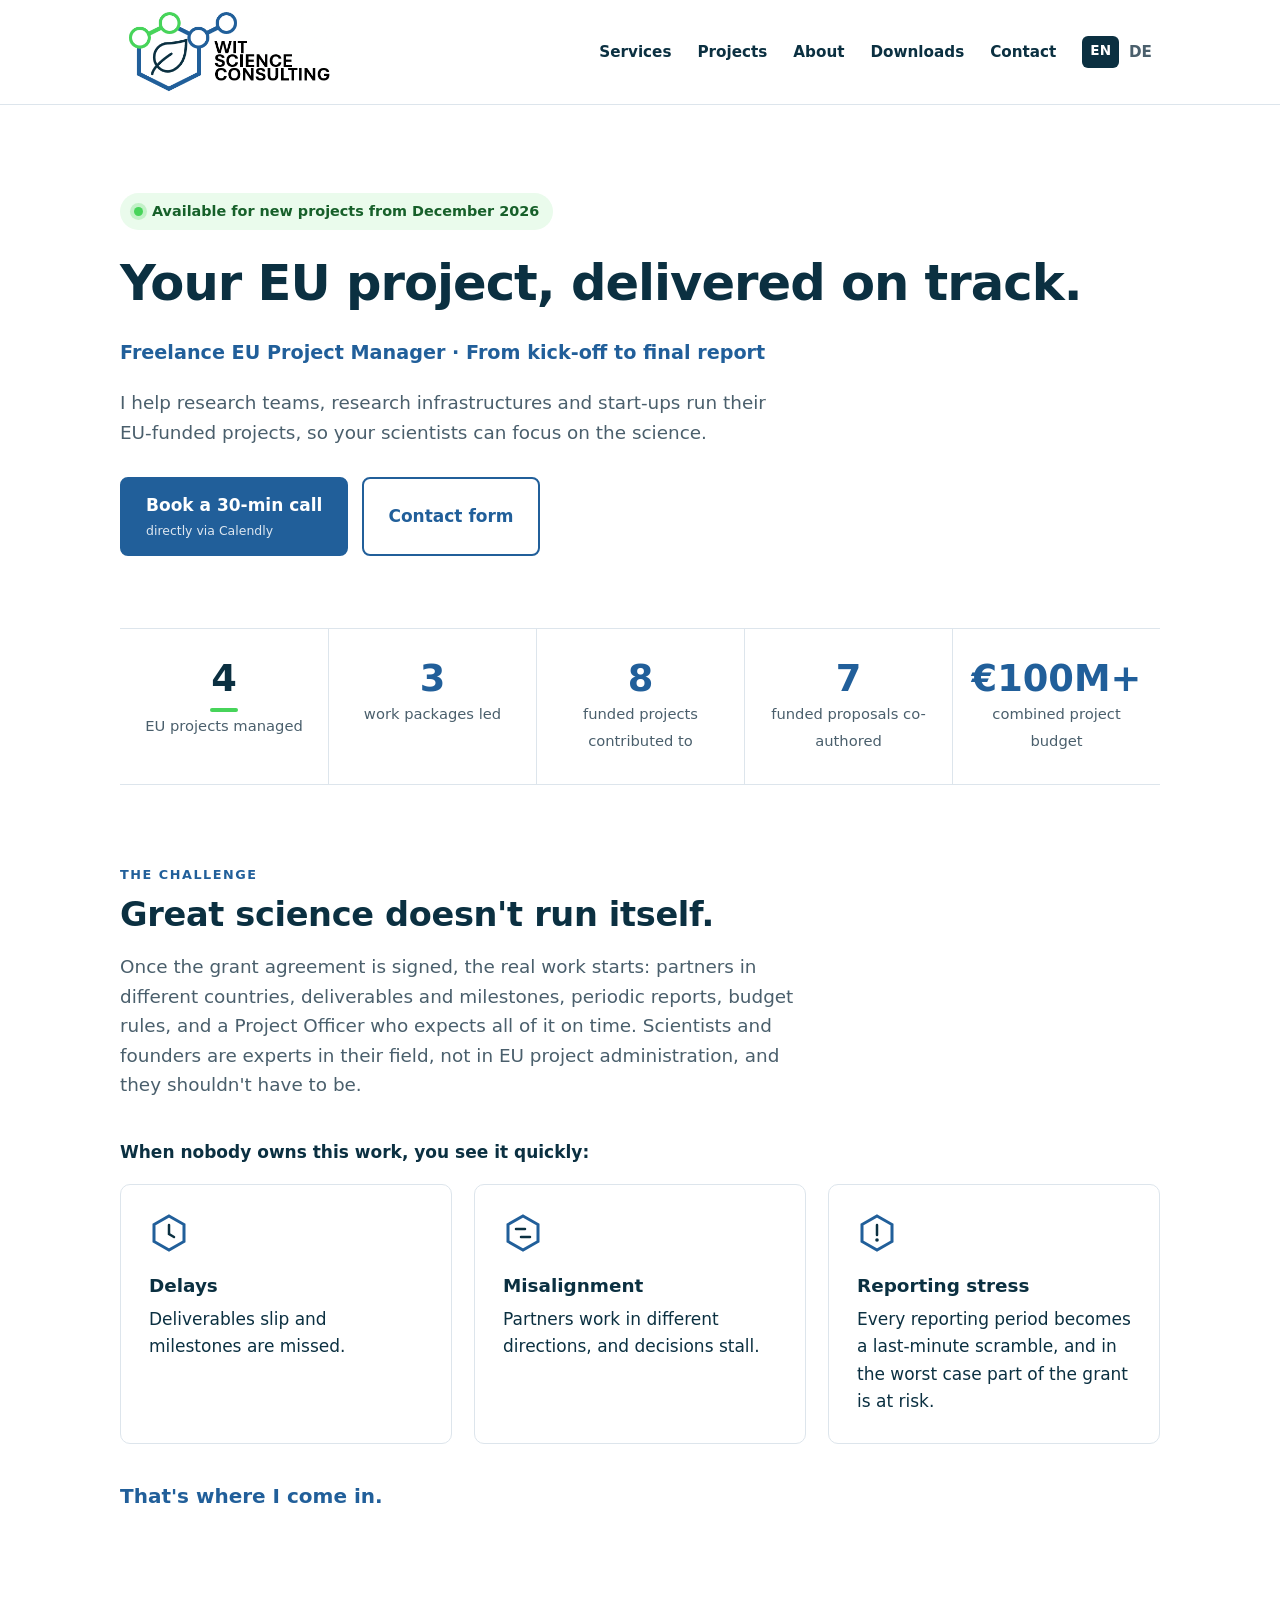
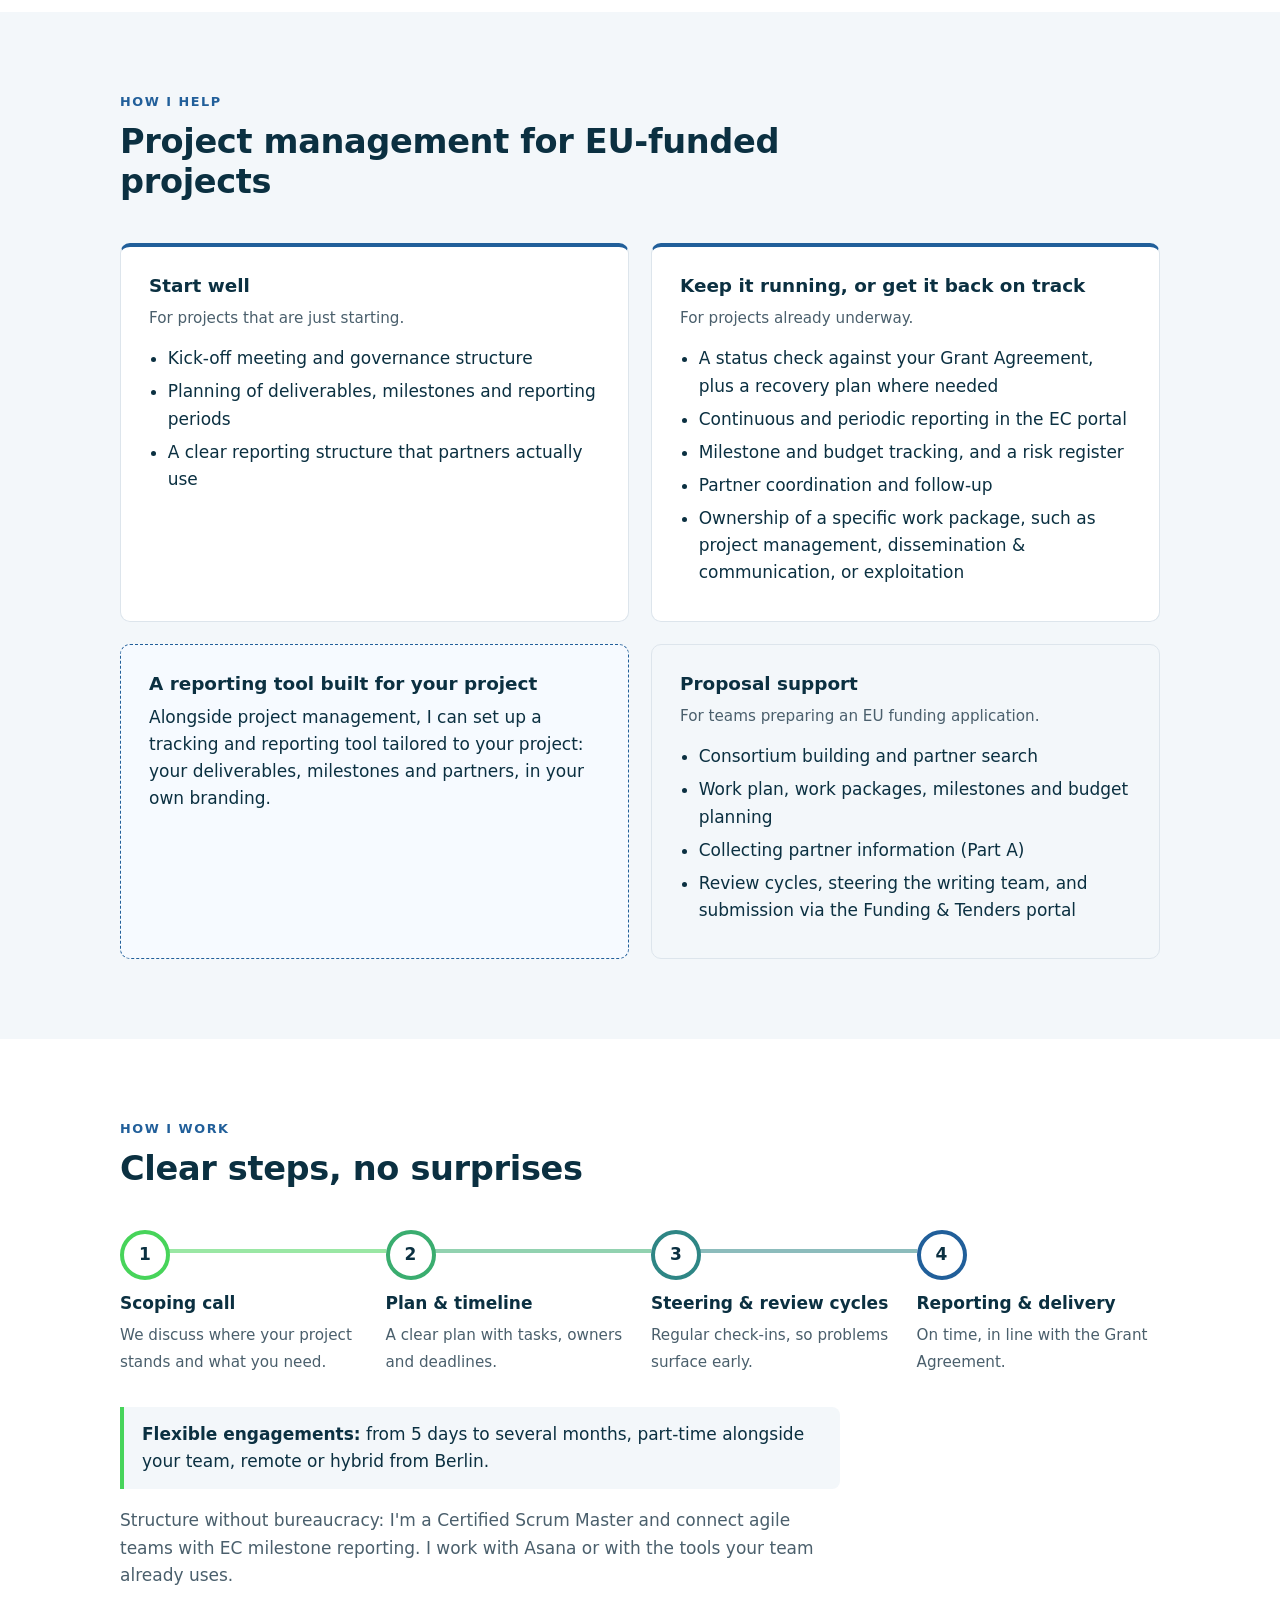
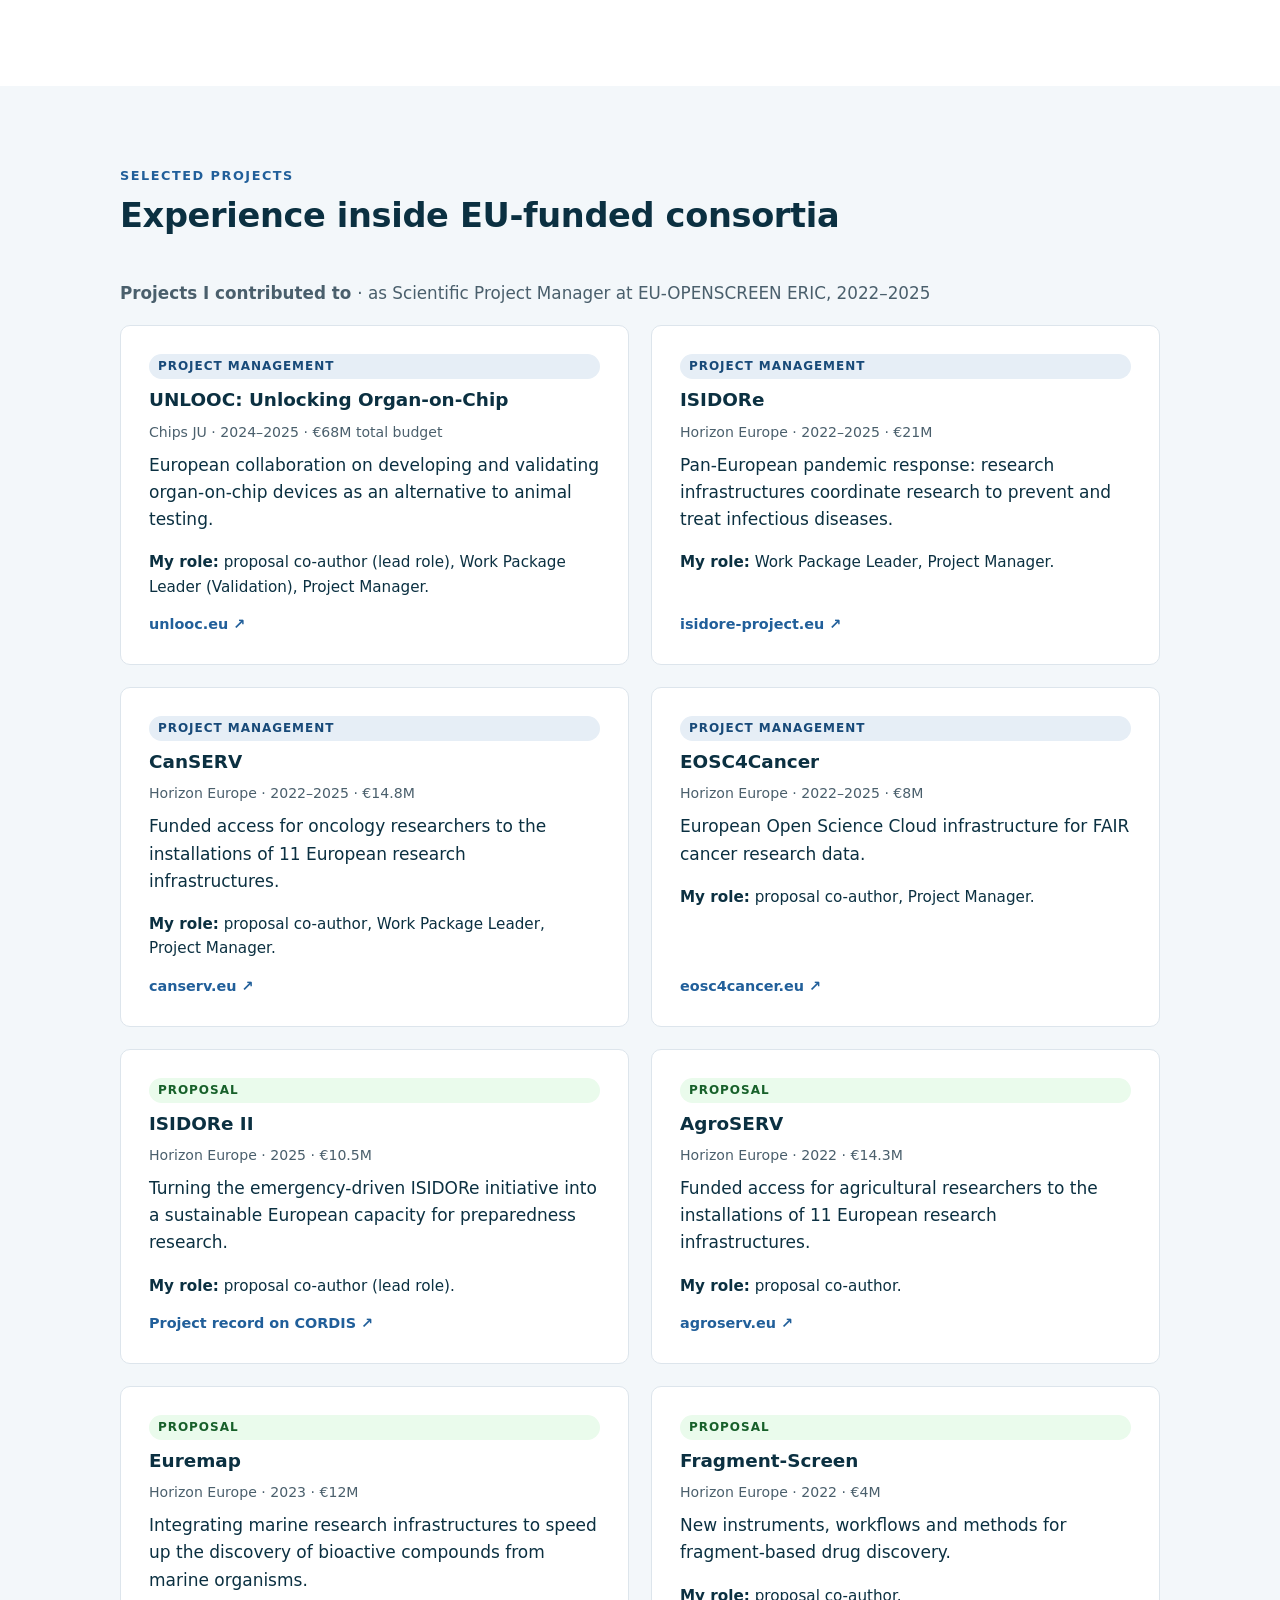
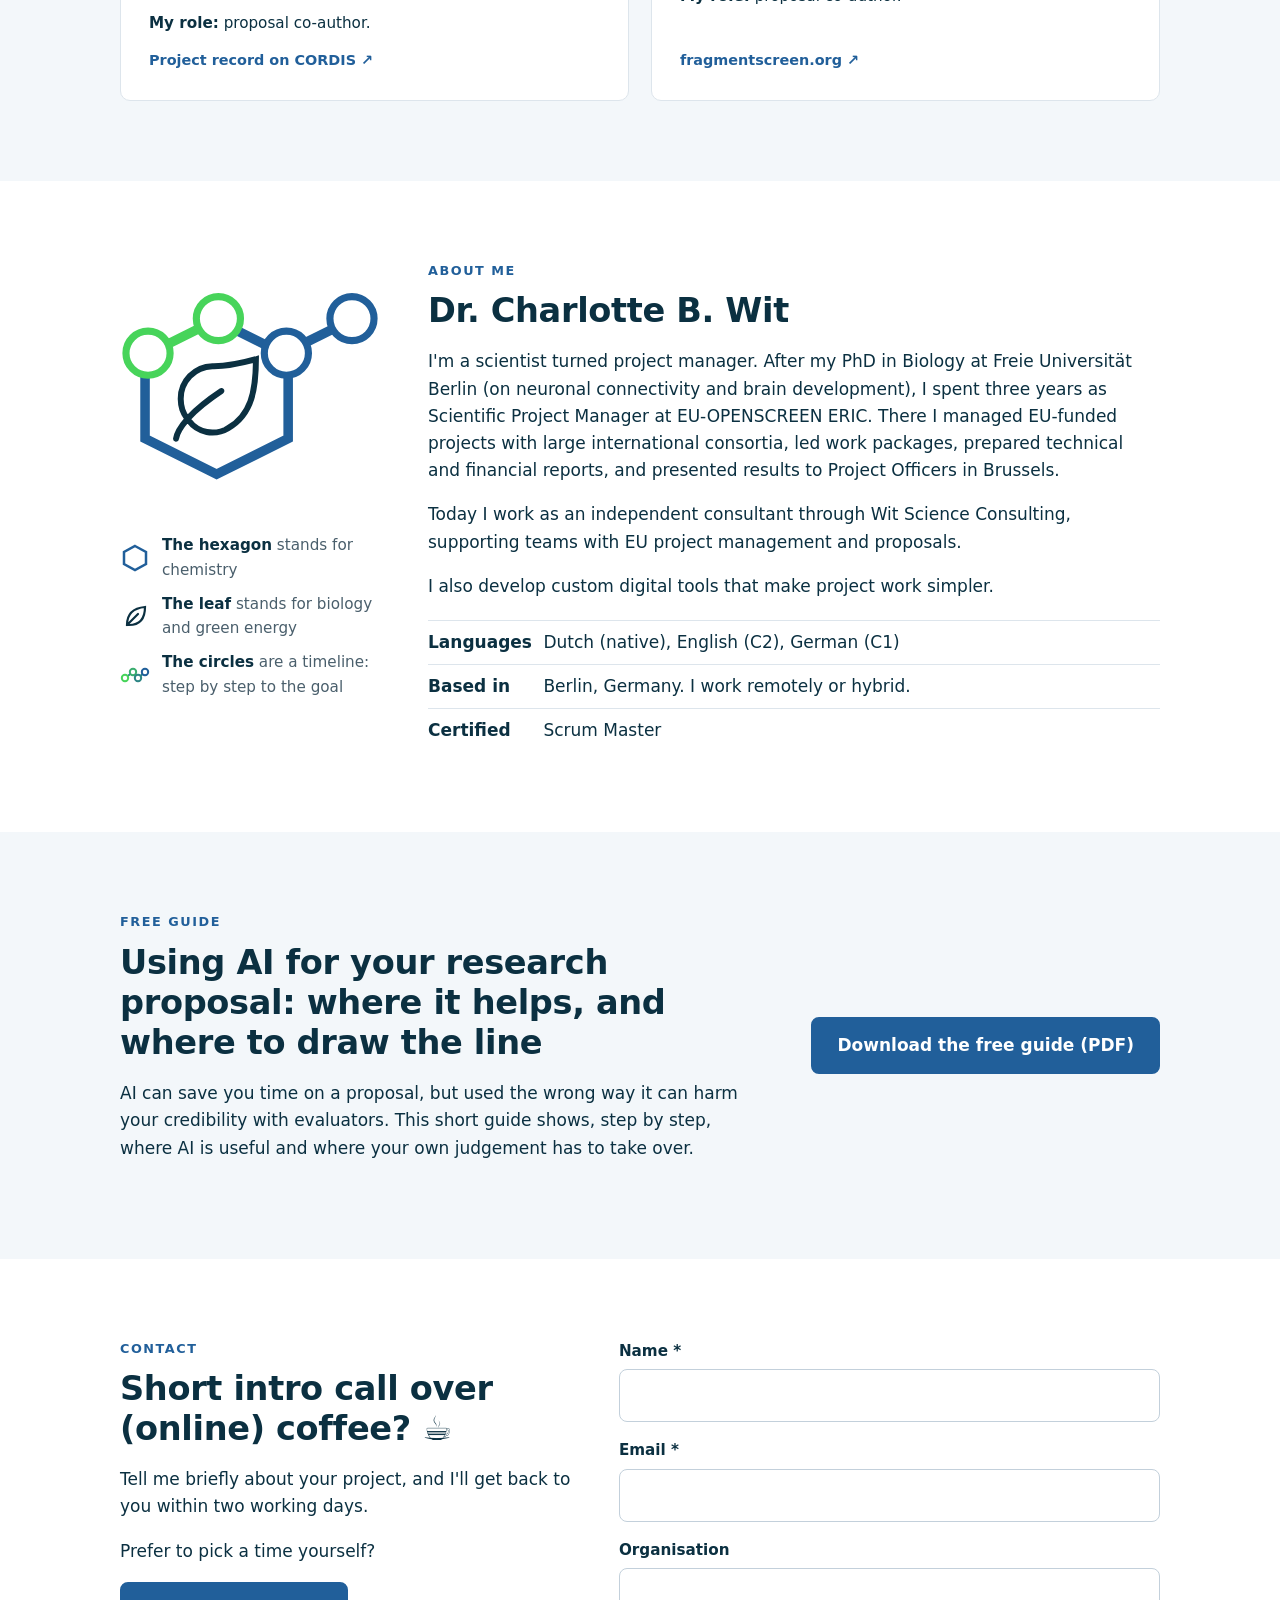
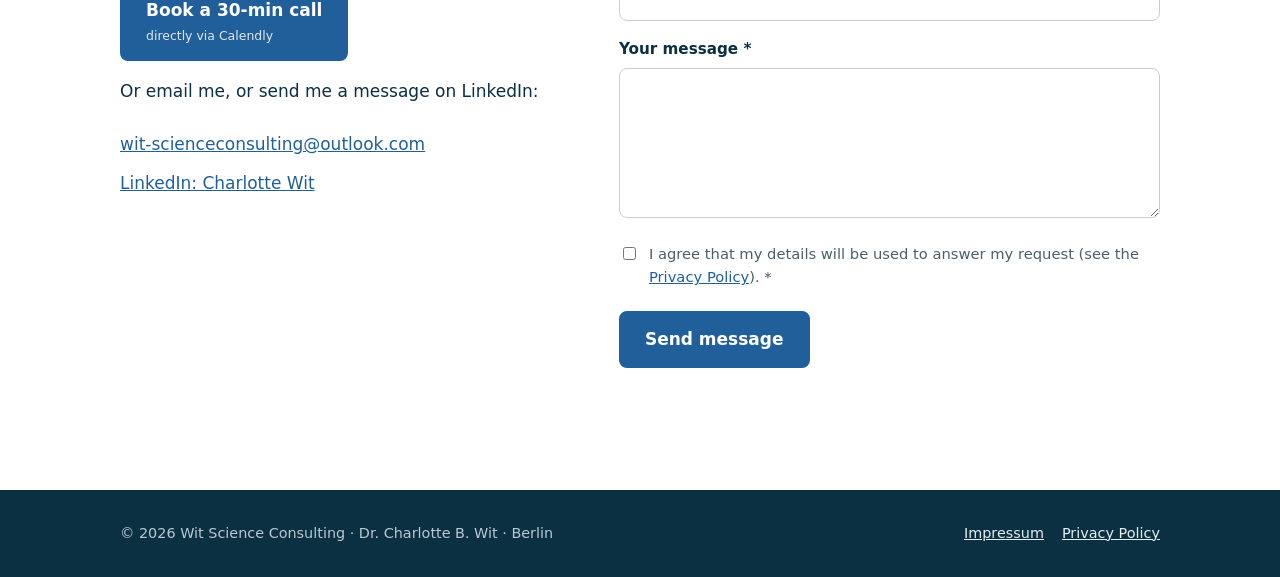
==== index.html @ d2b99e01 "Wit Science Consulting website: first version English and German pages, Impressum, privacy policy, A" ====
<!doctype html>
<html lang="en">
<head>
  <meta charset="utf-8">
  <meta name="viewport" content="width=device-width, initial-scale=1">
  <title>Wit Science Consulting · Freelance EU Project Manager</title>
  <meta name="description" content="Dr. Charlotte B. Wit, freelance EU project manager in Berlin. I help research teams, research infrastructures and start-ups run their EU-funded projects, from proposal to final report.">
  <link rel="icon" type="image/png" href="assets/logo-icon.png">
  <link rel="alternate" hreflang="en" href="index.html">
  <link rel="alternate" hreflang="de" href="de/index.html">
  <link rel="stylesheet" href="assets/styles.css?v=4">
</head>
<body>

<header class="site-header">
  <div class="wrap">
    <a class="brand" href="#top" aria-label="Wit Science Consulting, home">
      <img src="assets/logo.png" alt="Wit Science Consulting" width="125" height="48">
    </a>
    <button class="menu-toggle" aria-expanded="false" aria-controls="nav">Menu</button>
    <nav class="nav" id="nav">
      <a href="#services">Services</a>
      <a href="#projects">Projects</a>
      <a href="#about">About</a>
      <a href="#downloads">Downloads</a>
      <a href="#contact">Contact</a>
      <div class="lang" aria-label="Language">
        <span aria-current="true">EN</span><a href="de/index.html" hreflang="de" lang="de">DE</a>
      </div>
    </nav>
  </div>
</header>

<main id="top">

  <!-- 1. Hero -->
  <section class="hero">
    <div class="wrap">
      <div>
        <div class="badge">Available for new projects from December 2026</div>
        <h1>Your EU project, delivered on track.</h1>
        <p class="tagline">Freelance EU Project Manager · From kick-off to final report</p>
        <p class="lead">I help research teams, research infrastructures and start-ups run their EU-funded projects, so your scientists can focus on the science.</p>
        <div class="actions">
          <a class="btn" href="https://calendly.com/wit-scienceconsulting/30min" target="_blank" rel="noopener">Book a 30-min call<small>directly via Calendly</small></a>
          <a class="btn ghost" href="#contact">Contact form</a>
        </div>
      </div>
    </div>
  </section>

  <!-- 2. Numbers -->
  <section class="numbers" aria-label="Track record">
    <div class="wrap">
      <div class="grid">
        <div class="stat primary"><strong>4</strong><span>EU projects managed</span></div>
        <div class="stat"><strong>3</strong><span>work packages led</span></div>
        <div class="stat"><strong>8</strong><span>funded projects contributed to</span></div>
        <div class="stat"><strong>7</strong><span>funded proposals co-authored</span></div>
        <div class="stat"><strong>€100M+</strong><span>combined project budget</span></div>
      </div>
    </div>
  </section>

  <!-- 3. Problem -->
  <section>
    <div class="wrap">
      <div class="section-head">
        <p class="eyebrow">The challenge</p>
        <h2>Great science doesn't run itself.</h2>
        <p class="lead">Once the grant agreement is signed, the real work starts: partners in different countries, deliverables and milestones, periodic reports, budget rules, and a Project Officer who expects all of it on time. Scientists and founders are experts in their field, not in EU project administration, and they shouldn't have to be.</p>
      </div>
      <p><b>When nobody owns this work, you see it quickly:</b></p>
      <div class="cards three">
        <div class="card">
          <svg class="hex" viewBox="0 0 40 40" aria-hidden="true"><path d="M20 3 35 11.5v17L20 37 5 28.5v-17Z" fill="none" stroke="#215f9a" stroke-width="3"/><path d="M20 12v9l5 3" fill="none" stroke="#0b3041" stroke-width="2.5" stroke-linecap="round"/></svg>
          <h3>Delays</h3>
          <p>Deliverables slip and milestones are missed.</p>
        </div>
        <div class="card">
          <svg class="hex" viewBox="0 0 40 40" aria-hidden="true"><path d="M20 3 35 11.5v17L20 37 5 28.5v-17Z" fill="none" stroke="#215f9a" stroke-width="3"/><path d="M13 16h9M18 24h9" stroke="#0b3041" stroke-width="2.5" stroke-linecap="round"/></svg>
          <h3>Misalignment</h3>
          <p>Partners work in different directions, and decisions stall.</p>
        </div>
        <div class="card">
          <svg class="hex" viewBox="0 0 40 40" aria-hidden="true"><path d="M20 3 35 11.5v17L20 37 5 28.5v-17Z" fill="none" stroke="#215f9a" stroke-width="3"/><path d="M20 12v10" stroke="#0b3041" stroke-width="2.5" stroke-linecap="round"/><circle cx="20" cy="27" r="1.8" fill="#0b3041"/></svg>
          <h3>Reporting stress</h3>
          <p>Every reporting period becomes a last-minute scramble, and in the worst case part of the grant is at risk.</p>
        </div>
      </div>
      <p class="problem-close">That's where I come in.</p>
    </div>
  </section>

  <!-- 4. Services -->
  <section class="tint" id="services">
    <div class="wrap">
      <div class="section-head">
        <p class="eyebrow">How I help</p>
        <h2>Project management for EU-funded projects</h2>
      </div>
      <div class="cards two">
        <div class="card feature">
          <h3>Start well</h3>
          <p class="for">For projects that are just starting.</p>
          <ul>
            <li>Kick-off meeting and governance structure</li>
            <li>Planning of deliverables, milestones and reporting periods</li>
            <li>A clear reporting structure that partners actually use</li>
          </ul>
        </div>
        <div class="card feature">
          <h3>Keep it running, or get it back on track</h3>
          <p class="for">For projects already underway.</p>
          <ul>
            <li>A status check against your Grant Agreement, plus a recovery plan where needed</li>
            <li>Continuous and periodic reporting in the EC portal</li>
            <li>Milestone and budget tracking, and a risk register</li>
            <li>Partner coordination and follow-up</li>
            <li>Ownership of a specific work package, such as project management, dissemination &amp; communication, or exploitation</li>
          </ul>
        </div>
        <div class="card tool">
          <h3>A reporting tool built for your project</h3>
          <p>Alongside project management, I can set up a tracking and reporting tool tailored to your project: your deliverables, milestones and partners, in your own branding.</p>
        </div>
        <div class="card secondary">
          <h3>Proposal support</h3>
          <p class="for">For teams preparing an EU funding application.</p>
          <ul>
            <li>Consortium building and partner search</li>
            <li>Work plan, work packages, milestones and budget planning</li>
            <li>Collecting partner information (Part A)</li>
            <li>Review cycles, steering the writing team, and submission via the Funding &amp; Tenders portal</li>
          </ul>
        </div>
      </div>
    </div>
  </section>

  <!-- 5. How I work -->
  <section>
    <div class="wrap">
      <div class="section-head">
        <p class="eyebrow">How I work</p>
        <h2>Clear steps, no surprises</h2>
      </div>
      <ol class="steps">
        <li><strong>Scoping call</strong><span>We discuss where your project stands and what you need.</span></li>
        <li><strong>Plan &amp; timeline</strong><span>A clear plan with tasks, owners and deadlines.</span></li>
        <li><strong>Steering &amp; review cycles</strong><span>Regular check-ins, so problems surface early.</span></li>
        <li><strong>Reporting &amp; delivery</strong><span>On time, in line with the Grant Agreement.</span></li>
      </ol>
      <p class="terms"><b>Flexible engagements:</b> from 5 days to several months, part-time alongside your team, remote or hybrid from Berlin.</p>
      <p class="note">Structure without bureaucracy: I'm a Certified Scrum Master and connect agile teams with EC milestone reporting. I work with Asana or with the tools your team already uses.</p>
    </div>
  </section>

  <!-- 6. Projects -->
  <section class="tint" id="projects">
    <div class="wrap">
      <div class="section-head">
        <p class="eyebrow">Selected projects</p>
        <h2>Experience inside EU-funded consortia</h2>
      </div>

      <p class="subhead">Projects I contributed to <span style="font-weight:400">· as Scientific Project Manager at EU-OPENSCREEN ERIC, 2022–2025</span></p>
      <div class="cards two">
        <div class="card project">
          <span class="tag pm">Project management</span>
          <h3>UNLOOC: Unlocking Organ-on-Chip</h3>
          <p class="meta">Chips JU · 2024–2025 · €68M total budget</p>
          <p>European collaboration on developing and validating organ-on-chip devices as an alternative to animal testing.</p>
          <p class="role"><b>My role:</b> proposal co-author (lead role), Work Package Leader (Validation), Project Manager.</p>
          <p class="site"><a href="https://www.unlooc.eu" target="_blank" rel="noopener">unlooc.eu ↗</a></p>
        </div>
        <div class="card project">
          <span class="tag pm">Project management</span>
          <h3>ISIDORe</h3>
          <p class="meta">Horizon Europe · 2022–2025 · €21M</p>
          <p>Pan-European pandemic response: research infrastructures coordinate research to prevent and treat infectious diseases.</p>
          <p class="role"><b>My role:</b> Work Package Leader, Project Manager.</p>
          <p class="site"><a href="https://isidore-project.eu" target="_blank" rel="noopener">isidore-project.eu ↗</a></p>
        </div>
        <div class="card project">
          <span class="tag pm">Project management</span>
          <h3>CanSERV</h3>
          <p class="meta">Horizon Europe · 2022–2025 · €14.8M</p>
          <p>Funded access for oncology researchers to the installations of 11 European research infrastructures.</p>
          <p class="role"><b>My role:</b> proposal co-author, Work Package Leader, Project Manager.</p>
          <p class="site"><a href="https://www.canserv.eu" target="_blank" rel="noopener">canserv.eu ↗</a></p>
        </div>
        <div class="card project">
          <span class="tag pm">Project management</span>
          <h3>EOSC4Cancer</h3>
          <p class="meta">Horizon Europe · 2022–2025 · €8M</p>
          <p>European Open Science Cloud infrastructure for FAIR cancer research data.</p>
          <p class="role"><b>My role:</b> proposal co-author, Project Manager.</p>
          <p class="site"><a href="https://eosc4cancer.eu" target="_blank" rel="noopener">eosc4cancer.eu ↗</a></p>
        </div>
        <div class="card project">
          <span class="tag">Proposal</span>
          <h3>ISIDORe II</h3>
          <p class="meta">Horizon Europe · 2025 · €10.5M</p>
          <p>Turning the emergency-driven ISIDORe initiative into a sustainable European capacity for preparedness research.</p>
          <p class="role"><b>My role:</b> proposal co-author (lead role).</p>
          <p class="site"><a href="https://cordis.europa.eu/project/id/101293306" target="_blank" rel="noopener">Project record on CORDIS ↗</a></p>
        </div>
        <div class="card project">
          <span class="tag">Proposal</span>
          <h3>AgroSERV</h3>
          <p class="meta">Horizon Europe · 2022 · €14.3M</p>
          <p>Funded access for agricultural researchers to the installations of 11 European research infrastructures.</p>
          <p class="role"><b>My role:</b> proposal co-author.</p>
          <p class="site"><a href="https://www.agroserv.eu" target="_blank" rel="noopener">agroserv.eu ↗</a></p>
        </div>
        <div class="card project">
          <span class="tag">Proposal</span>
          <h3>Euremap</h3>
          <p class="meta">Horizon Europe · 2023 · €12M</p>
          <p>Integrating marine research infrastructures to speed up the discovery of bioactive compounds from marine organisms.</p>
          <p class="role"><b>My role:</b> proposal co-author.</p>
          <p class="site"><a href="https://cordis.europa.eu/project/id/101131663" target="_blank" rel="noopener">Project record on CORDIS ↗</a></p>
        </div>
        <div class="card project">
          <span class="tag">Proposal</span>
          <h3>Fragment-Screen</h3>
          <p class="meta">Horizon Europe · 2022 · €4M</p>
          <p>New instruments, workflows and methods for fragment-based drug discovery.</p>
          <p class="role"><b>My role:</b> proposal co-author.</p>
          <p class="site"><a href="https://fragmentscreen.org" target="_blank" rel="noopener">fragmentscreen.org ↗</a></p>
        </div>
      </div>
    </div>
  </section>

  <!-- 7. About -->
  <section id="about">
    <div class="wrap about">
      <figure class="logo-story" style="margin:0">
        <img src="assets/logo-mark.svg" alt="Wit Science Consulting logo: a hexagon with a leaf, and four connected circles from green to blue" width="340" height="250">
        <figcaption>
          <ul>
            <li><svg viewBox="0 0 30 30" aria-hidden="true"><path d="M15 3 26 9v12l-11 6-11-6V9Z" fill="none" stroke="#215f9a" stroke-width="2.5"/></svg><span><b>The hexagon</b> stands for chemistry</span></li>
            <li><svg viewBox="0 0 30 30" aria-hidden="true"><path d="M7 24C7 12 14 7 25 6c0 11-5 18-16 18Zm0 0 11-11" fill="none" stroke="#0b3041" stroke-width="2.2" stroke-linecap="round"/></svg><span><b>The leaf</b> stands for biology and green energy</span></li>
            <li><svg viewBox="0 0 30 30" aria-hidden="true"><path d="M5 18 13 12 18 18 25 12" fill="none" stroke="#2e8685" stroke-width="2"/><circle cx="5" cy="18" r="3.2" fill="#fff" stroke="#47d45a" stroke-width="2"/><circle cx="13" cy="12" r="3.2" fill="#fff" stroke="#3aad6f" stroke-width="2"/><circle cx="18" cy="18" r="3.2" fill="#fff" stroke="#2e8685" stroke-width="2"/><circle cx="25" cy="12" r="3.2" fill="#fff" stroke="#215f9a" stroke-width="2"/></svg><span><b>The circles</b> are a timeline: step by step to the goal</span></li>
          </ul>
        </figcaption>
      </figure>
      <div>
        <p class="eyebrow">About me</p>
        <h2>Dr. Charlotte B. Wit</h2>
        <p>I'm a scientist turned project manager. After my PhD in Biology at Freie Universität Berlin (on neuronal connectivity and brain development), I spent three years as Scientific Project Manager at EU-OPENSCREEN ERIC. There I managed EU-funded projects with large international consortia, led work packages, prepared technical and financial reports, and presented results to Project Officers in Brussels.</p>
        <p>Today I work as an independent consultant through Wit Science Consulting, supporting teams with EU project management and proposals.</p>
        <p>I also develop custom digital tools that make project work simpler.</p>
        <ul class="facts">
          <li><b>Languages</b> Dutch (native), English (C2), German (C1)</li>
          <li><b>Based in</b> Berlin, Germany. I work remotely or hybrid.</li>
          <li><b>Certified</b> Scrum Master</li>
        </ul>
      </div>
    </div>
  </section>

  <!-- 8. Free guide -->
  <section class="tint" id="downloads">
    <div class="wrap guide">
      <div class="text">
        <p class="eyebrow">Free guide</p>
        <h2>Using AI for your research proposal: where it helps, and where to draw the line</h2>
        <p>AI can save you time on a proposal, but used the wrong way it can harm your credibility with evaluators. This short guide shows, step by step, where AI is useful and where your own judgement has to take over.</p>
      </div>
      <a class="btn" href="assets/ai-in-proposals-guide.pdf" download>Download the free guide (PDF)</a>
    </div>
  </section>

  <!-- 9. Contact -->
  <section id="contact">
    <div class="wrap contact">
      <div>
        <p class="eyebrow">Contact</p>
        <h2>Short intro call over (online) coffee? ☕</h2>
        <p>Tell me briefly about your project, and I'll get back to you within two working days.</p>
        <p>Prefer to pick a time yourself?</p>
        <p><a class="btn" href="https://calendly.com/wit-scienceconsulting/30min" target="_blank" rel="noopener">Book a 30-min call<small>directly via Calendly</small></a></p>
        <p>Or email me, or send me a message on LinkedIn:</p>
        <ul class="direct">
          <li><a href="mailto:wit-scienceconsulting@outlook.com">wit-scienceconsulting@outlook.com</a></li>
          <li><a href="https://www.linkedin.com/in/charlotte-wit-23a95161" target="_blank" rel="noopener">LinkedIn: Charlotte Wit</a></li>
        </ul>
      </div>
      <form id="contact-form">
        <div><label for="name">Name *</label><input type="text" id="name" name="name" required autocomplete="name"></div>
        <div><label for="email">Email *</label><input type="email" id="email" name="email" required autocomplete="email"></div>
        <div><label for="organisation">Organisation</label><input type="text" id="organisation" name="organisation" autocomplete="organization"></div>
        <div><label for="message">Your message *</label><textarea id="message" name="message" required></textarea></div>
        <input type="checkbox" name="botcheck" class="hp" tabindex="-1" autocomplete="off" aria-hidden="true">
        <label class="check"><input type="checkbox" name="consent" required> <span>I agree that my details will be used to answer my request (see the <a href="datenschutz.html">Privacy Policy</a>). *</span></label>
        <div><button class="btn" type="submit">Send message</button></div>
        <p class="form-status" role="status" aria-live="polite"></p>
      </form>
    </div>
  </section>

</main>

<footer class="site-footer">
  <div class="wrap">
    <span>© 2026 Wit Science Consulting · Dr. Charlotte B. Wit · Berlin</span>
    <span><a href="impressum.html">Impressum</a><a href="datenschutz.html">Privacy Policy</a></span>
  </div>
</footer>

<script src="assets/main.js?v=3"></script>
</body>
</html>
---- assets/styles.css ----
/* Wit Science Consulting — colours taken from the logo (Logo/Logo+Name+Crop.svg) */
:root {
  --blue: #215f9a;
  --blue-dark: #184a79;
  --green: #47d45a;
  --navy: #0b3041;
  --text: #0b3041;
  --muted: #4a5f6c;
  --line: #dde5ec;
  --tint: #f3f7fa;
  --white: #ffffff;
  --radius: 10px;
  --max: 1080px;
  --font: "Segoe UI", system-ui, -apple-system, Roboto, "Helvetica Neue", Arial, sans-serif;
}

* { box-sizing: border-box; }
html { scroll-behavior: smooth; scroll-padding-top: 112px; }
body {
  margin: 0;
  font-family: var(--font);
  font-size: 17px;
  line-height: 1.6;
  color: var(--text);
  background: var(--white);
  -webkit-font-smoothing: antialiased;
}
img { max-width: 100%; display: block; }
a { color: var(--blue); }
a:hover { color: var(--blue-dark); }
h1, h2, h3 { line-height: 1.2; margin: 0 0 .5em; color: var(--navy); }
h1 { font-size: clamp(2rem, 4.5vw, 3.1rem); letter-spacing: -.02em; }
h2 { font-size: clamp(1.6rem, 3vw, 2.1rem); letter-spacing: -.01em; }
h3 { font-size: 1.15rem; }
p { margin: 0 0 1em; }

.wrap { max-width: var(--max); margin: 0 auto; padding: 0 20px; }
section { padding: 80px 0; }
section.tint { background: var(--tint); }
.eyebrow {
  font-size: .8rem; font-weight: 700; letter-spacing: .12em; text-transform: uppercase;
  color: var(--blue); margin-bottom: .75em;
}
.lead { font-size: 1.15rem; color: var(--muted); max-width: 680px; }
.section-head { max-width: 720px; margin-bottom: 40px; }

/* Header */
.site-header {
  position: sticky; top: 0; z-index: 10;
  background: rgba(255,255,255,.96);
  border-bottom: 1px solid var(--line);
  backdrop-filter: blur(6px);
}
.site-header .wrap { display: flex; align-items: center; justify-content: space-between; height: 104px; gap: 16px; }
.brand img { height: 84px; width: auto; }
.nav { display: flex; align-items: center; gap: 26px; }
.nav a { text-decoration: none; color: var(--navy); font-weight: 600; font-size: .95rem; }
.nav a:hover { color: var(--blue); }
.lang { display: flex; gap: 2px; font-size: .85rem; font-weight: 700; }
.lang a, .lang span { padding: 4px 8px; border-radius: 6px; text-decoration: none; }
.lang span { background: var(--navy); color: var(--white); }
.lang a { color: var(--muted); }
.menu-toggle {
  display: none; background: none; border: 1px solid var(--line); border-radius: 8px;
  padding: 8px 10px; font: inherit; font-weight: 600; color: var(--navy); cursor: pointer;
}

/* Buttons and badge */
.btn {
  display: inline-block; padding: 13px 24px; border-radius: 8px;
  font-weight: 700; text-decoration: none; border: 2px solid var(--blue);
  background: var(--blue); color: var(--white); cursor: pointer; font: inherit; font-weight: 700;
}
.btn:hover { background: var(--blue-dark); border-color: var(--blue-dark); color: var(--white); }
.btn small { display: block; font-size: .78rem; font-weight: 500; opacity: .85; margin-top: 2px; }
.hero .actions .btn { display: inline-flex; flex-direction: column; justify-content: center; }
.btn.ghost { background: transparent; color: var(--blue); }
.btn.ghost:hover { background: var(--tint); color: var(--blue-dark); }
.badge {
  display: inline-flex; align-items: center; gap: 9px;
  padding: 7px 14px; border-radius: 999px;
  background: #eafbec; color: #17602a; font-weight: 600; font-size: .9rem;
  margin-bottom: 24px;
}
.badge::before {
  content: ""; width: 9px; height: 9px; border-radius: 50%;
  background: var(--green); box-shadow: 0 0 0 4px rgba(71,212,90,.25);
}

/* Hero */
.hero { padding: 88px 0 72px; }
.hero .tagline { font-size: 1.2rem; font-weight: 600; color: var(--blue); margin-bottom: 1em; }
.hero .actions { display: flex; flex-wrap: wrap; gap: 14px; margin-top: 30px; }
.hero-grid { display: grid; grid-template-columns: 1.4fr 1fr; gap: 56px; align-items: center; }
.logo-story { text-align: center; }
.logo-story img { width: 100%; max-width: 340px; margin: 0 auto 22px; }
.logo-story ul { list-style: none; padding: 0; margin: 0 auto; display: inline-grid; gap: 10px; text-align: left; }
.logo-story li { display: flex; align-items: center; gap: 12px; font-size: .95rem; color: var(--muted); }
.logo-story li b { color: var(--navy); font-weight: 700; }
.logo-story svg { width: 30px; height: 30px; flex: none; }

/* Numbers */
.numbers { padding: 0; }
.numbers .grid {
  display: grid; grid-template-columns: repeat(5, 1fr);
  border-top: 1px solid var(--line); border-bottom: 1px solid var(--line);
}
.stat { padding: 30px 16px; text-align: center; border-left: 1px solid var(--line); }
.stat:first-child { border-left: 0; }
.stat strong { display: block; font-size: 2.3rem; color: var(--blue); line-height: 1.1; }
.stat span { font-size: .92rem; color: var(--muted); }
.stat.primary strong { color: var(--navy); }
.stat.primary strong::after {
  content: ""; display: block; width: 28px; height: 4px; border-radius: 2px;
  background: var(--green); margin: 8px auto 0;
}

/* Cards */
.cards { display: grid; gap: 22px; }
.cards.three { grid-template-columns: repeat(3, 1fr); }
.cards.two { grid-template-columns: repeat(2, 1fr); }
.card {
  background: var(--white); border: 1px solid var(--line); border-radius: var(--radius);
  padding: 28px;
}
.card p:last-child, .card ul:last-child { margin-bottom: 0; }
.card ul { padding-left: 1.1em; margin: 0; }
.card li { margin-bottom: .35em; }
.card .for { color: var(--muted); font-size: .95rem; }
.hex {
  width: 40px; height: 40px; margin-bottom: 14px;
}
.problem-close { margin-top: 36px; font-size: 1.25rem; font-weight: 700; color: var(--blue); }

.card.feature { border-top: 4px solid var(--blue); }
.card.secondary { background: var(--tint); }
.card.tool { border: 1px dashed var(--blue); background: #f6faff; }

/* Steps */
/* Steps: circles run from green to blue, like the timeline in the logo */
.steps { display: grid; grid-template-columns: repeat(4, 1fr); gap: 22px; counter-reset: step; list-style: none; padding: 0; margin: 0 0 32px; }
.steps li { counter-increment: step; position: relative; padding-top: 60px; --c: var(--green); }
.steps li:nth-child(2) { --c: #3aad6f; }
.steps li:nth-child(3) { --c: #2e8685; }
.steps li:nth-child(4) { --c: var(--blue); }
.steps li::before {
  content: counter(step); position: absolute; top: 0; left: 0; z-index: 1;
  width: 42px; height: 42px; border-radius: 50%;
  border: 4px solid var(--c); background: var(--white);
  display: grid; place-items: center; font-weight: 800; color: var(--navy);
}
.steps li:not(:last-child)::after {
  content: ""; position: absolute; top: 19px; left: 42px; right: -22px; height: 4px;
  background: var(--c); opacity: .55;
}
.steps strong { display: block; margin-bottom: 4px; }
.steps span { color: var(--muted); font-size: .95rem; }
.note { color: var(--muted); max-width: 720px; }

/* Projects */
.subhead { font-size: 1.05rem; color: var(--muted); font-weight: 600; margin: 44px 0 18px; }
.project .meta { font-size: .88rem; color: var(--muted); margin-bottom: .6em; }
.project .role { font-size: .95rem; }
.project .role b { color: var(--navy); }
.project.current { border-left: 4px solid var(--green); }
.project { display: flex; flex-direction: column; }
.project .role { margin-bottom: 14px; }
.project .site { margin-top: auto; font-size: .9rem; font-weight: 600; }
.project .site a { text-decoration: none; }
.project .site a:hover { text-decoration: underline; }
.tag.pm { background: #e6eef6; color: var(--blue-dark); }
.tag {
  display: inline-block; font-size: .75rem; font-weight: 700; text-transform: uppercase; letter-spacing: .08em;
  padding: 3px 9px; border-radius: 999px; background: #eafbec; color: #17602a; margin-bottom: 10px;
}
.proposals { list-style: none; padding: 0; margin: 0; display: grid; grid-template-columns: repeat(2, 1fr); gap: 0 32px; }
.proposals li { padding: 14px 0; border-bottom: 1px solid var(--line); }
.proposals li span { color: var(--muted); font-size: .92rem; }

.case { margin-top: 48px; background: var(--navy); color: #e6eef4; border-radius: var(--radius); padding: 40px; }
.case h3 { color: var(--white); font-size: 1.4rem; }
.case .eyebrow { color: var(--green); }
.case .cols { display: grid; grid-template-columns: 1fr 1.3fr 1fr; gap: 32px; margin-top: 20px; }
.case h4 { margin: 0 0 8px; color: var(--white); font-size: 1rem; }
.case ul { padding-left: 1.1em; margin: 0; }
.case a { color: var(--green); }

/* About */
.about { display: grid; grid-template-columns: 260px 1fr; gap: 48px; align-items: start; }
.portrait {
  aspect-ratio: 4 / 5; border-radius: var(--radius); background: var(--tint);
  border: 1px solid var(--line); display: grid; place-items: center;
}
.portrait img { width: 55%; height: auto; opacity: .9; }
.facts { list-style: none; padding: 0; margin: 20px 0 0; }
.facts li { padding: 8px 0; border-top: 1px solid var(--line); }
.facts b { display: inline-block; min-width: 110px; }

/* Guide */
.guide { display: flex; align-items: center; justify-content: space-between; gap: 32px; }
.guide .text { max-width: 640px; }

/* Contact */
.contact { display: grid; grid-template-columns: 1fr 1.2fr; gap: 48px; }
form { display: grid; gap: 16px; }
label { font-weight: 600; font-size: .95rem; display: block; margin-bottom: 6px; }
input[type=text], input[type=email], textarea {
  width: 100%; padding: 12px 14px; font: inherit; color: var(--text);
  border: 1px solid #c3d0db; border-radius: 8px; background: var(--white);
}
input:focus, textarea:focus { outline: 3px solid rgba(33,95,154,.25); border-color: var(--blue); }
textarea { min-height: 150px; resize: vertical; }
.check { display: flex; gap: 10px; align-items: flex-start; font-weight: 400; font-size: .92rem; color: var(--muted); }
.check input { margin-top: 5px; }
.hp { position: absolute; left: -9999px; }
.form-status { font-weight: 600; min-height: 1.5em; margin: 0; }
.form-status.ok { color: #17602a; }
.form-status.err { color: #b3261e; }
.direct { list-style: none; padding: 0; margin: 20px 0 0; }
.direct li { padding: 6px 0; }

/* Footer */
.site-footer { background: var(--navy); color: #b9c8d3; padding: 32px 0; font-size: .9rem; }
.site-footer .wrap { display: flex; justify-content: space-between; flex-wrap: wrap; gap: 12px; }
.site-footer a { color: #e6eef4; margin-left: 18px; }

/* Legal pages */
.legal { max-width: 760px; padding: 56px 20px 80px; }
.legal h2 { font-size: 1.3rem; margin-top: 1.6em; }
.legal .todo { background: #fff6d6; padding: 2px 6px; border-radius: 4px; }

/* Responsive */
@media (max-width: 920px) {
  .numbers .grid { grid-template-columns: repeat(3, 1fr); }
  .stat:nth-child(4) { border-left: 0; }
  .stat:nth-child(n+4) { border-top: 1px solid var(--line); }
  .cards.three, .steps { grid-template-columns: repeat(2, 1fr); }
  .steps li:nth-child(2)::after { display: none; }
  .hero-grid { grid-template-columns: 1fr; gap: 40px; }
  .logo-story img { max-width: 240px; }
  .case .cols { grid-template-columns: 1fr; }
}
@media (max-width: 760px) {
  section { padding: 60px 0; }
  .menu-toggle { display: block; }
  .nav {
    display: none; position: absolute; top: 88px; left: 0; right: 0;
    flex-direction: column; align-items: flex-start; gap: 0;
    background: var(--white); border-bottom: 1px solid var(--line); padding: 8px 20px 16px;
  }
  .nav.open { display: flex; }
  .nav > a { padding: 10px 0; width: 100%; }
  .nav .lang { margin-top: 8px; }
  .stat strong { font-size: clamp(1.6rem, 7vw, 2.3rem); white-space: nowrap; }
  .site-header .wrap { height: 88px; }
  html { scroll-padding-top: 96px; }
  .brand img { height: 68px; }
  .steps li::after { display: none; }
  .numbers .grid { grid-template-columns: repeat(2, 1fr); }
  .stat { border-left: 0; border-top: 1px solid var(--line); }
  .stat:nth-child(odd) { border-right: 1px solid var(--line); }
  .stat:first-child { grid-column: 1 / -1; border-right: 0; border-top: 0; }
  .stat:first-child { border-right: 0; }
  .stat:nth-child(odd):not(:first-child) { border-right: 0; }
  .stat:nth-child(even) { border-right: 1px solid var(--line); }
  .cards.three, .cards.two, .steps, .proposals, .about, .contact { grid-template-columns: 1fr; }
  .about .portrait { max-width: 220px; }
  .guide { flex-direction: column; align-items: flex-start; }
  .case { padding: 28px 22px; }
  .site-footer a { margin: 0 18px 0 0; }
}

/* Working terms line in "How I work" */
.terms {
  max-width: 720px; padding: 14px 18px; margin-bottom: 18px;
  border-left: 4px solid var(--green); background: var(--tint); border-radius: 0 8px 8px 0;
}
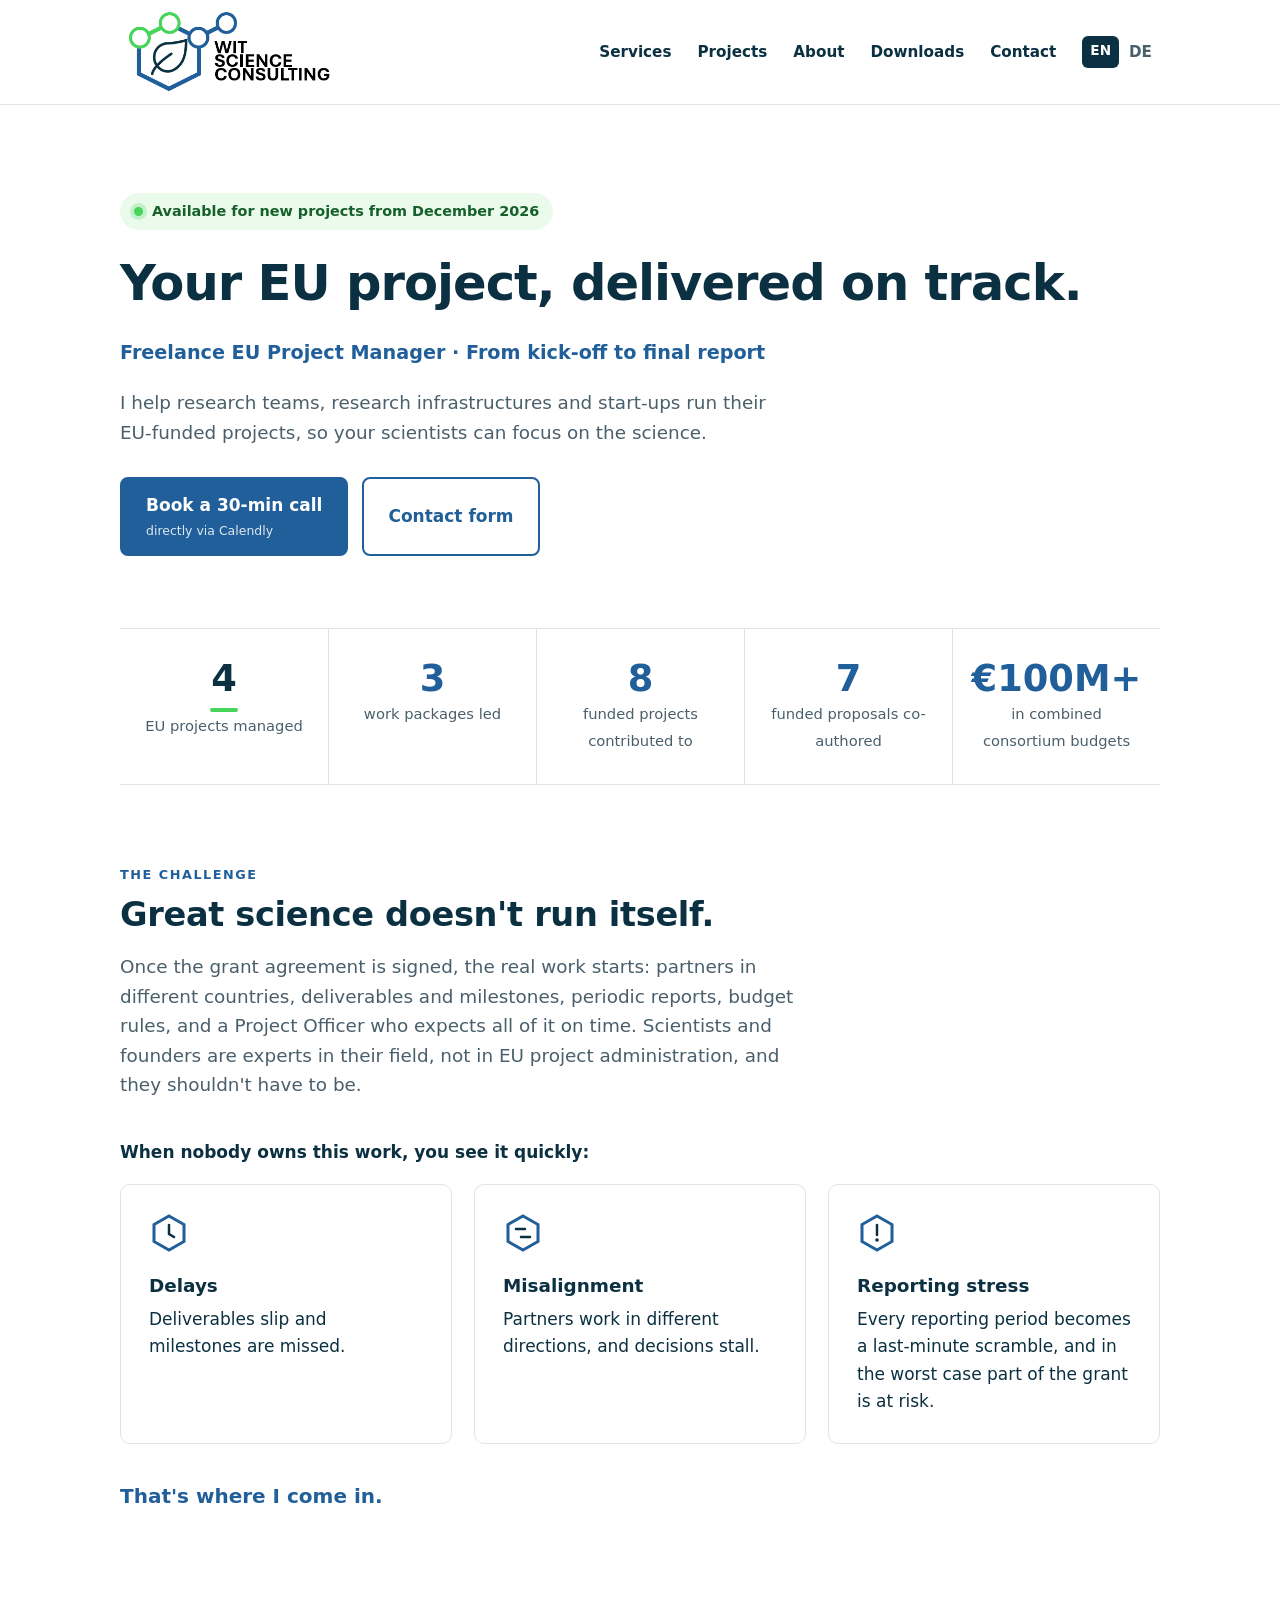
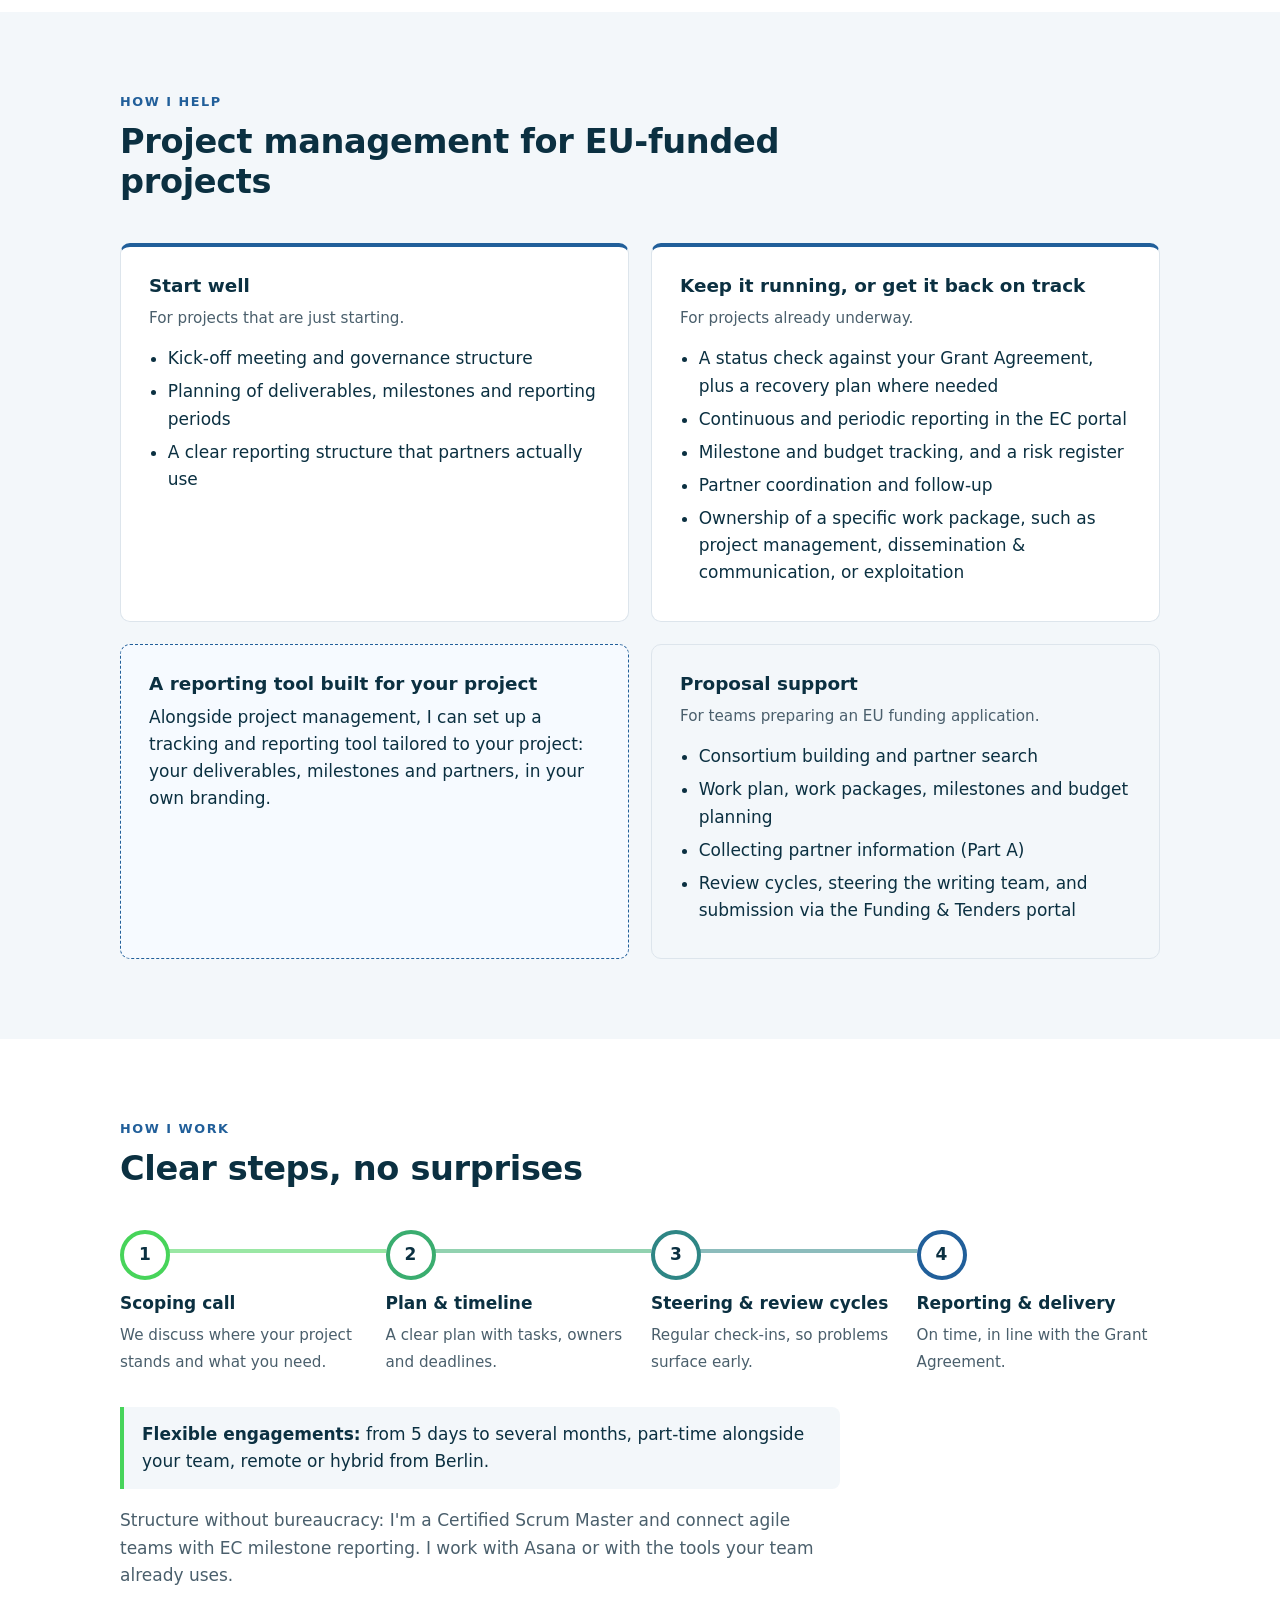
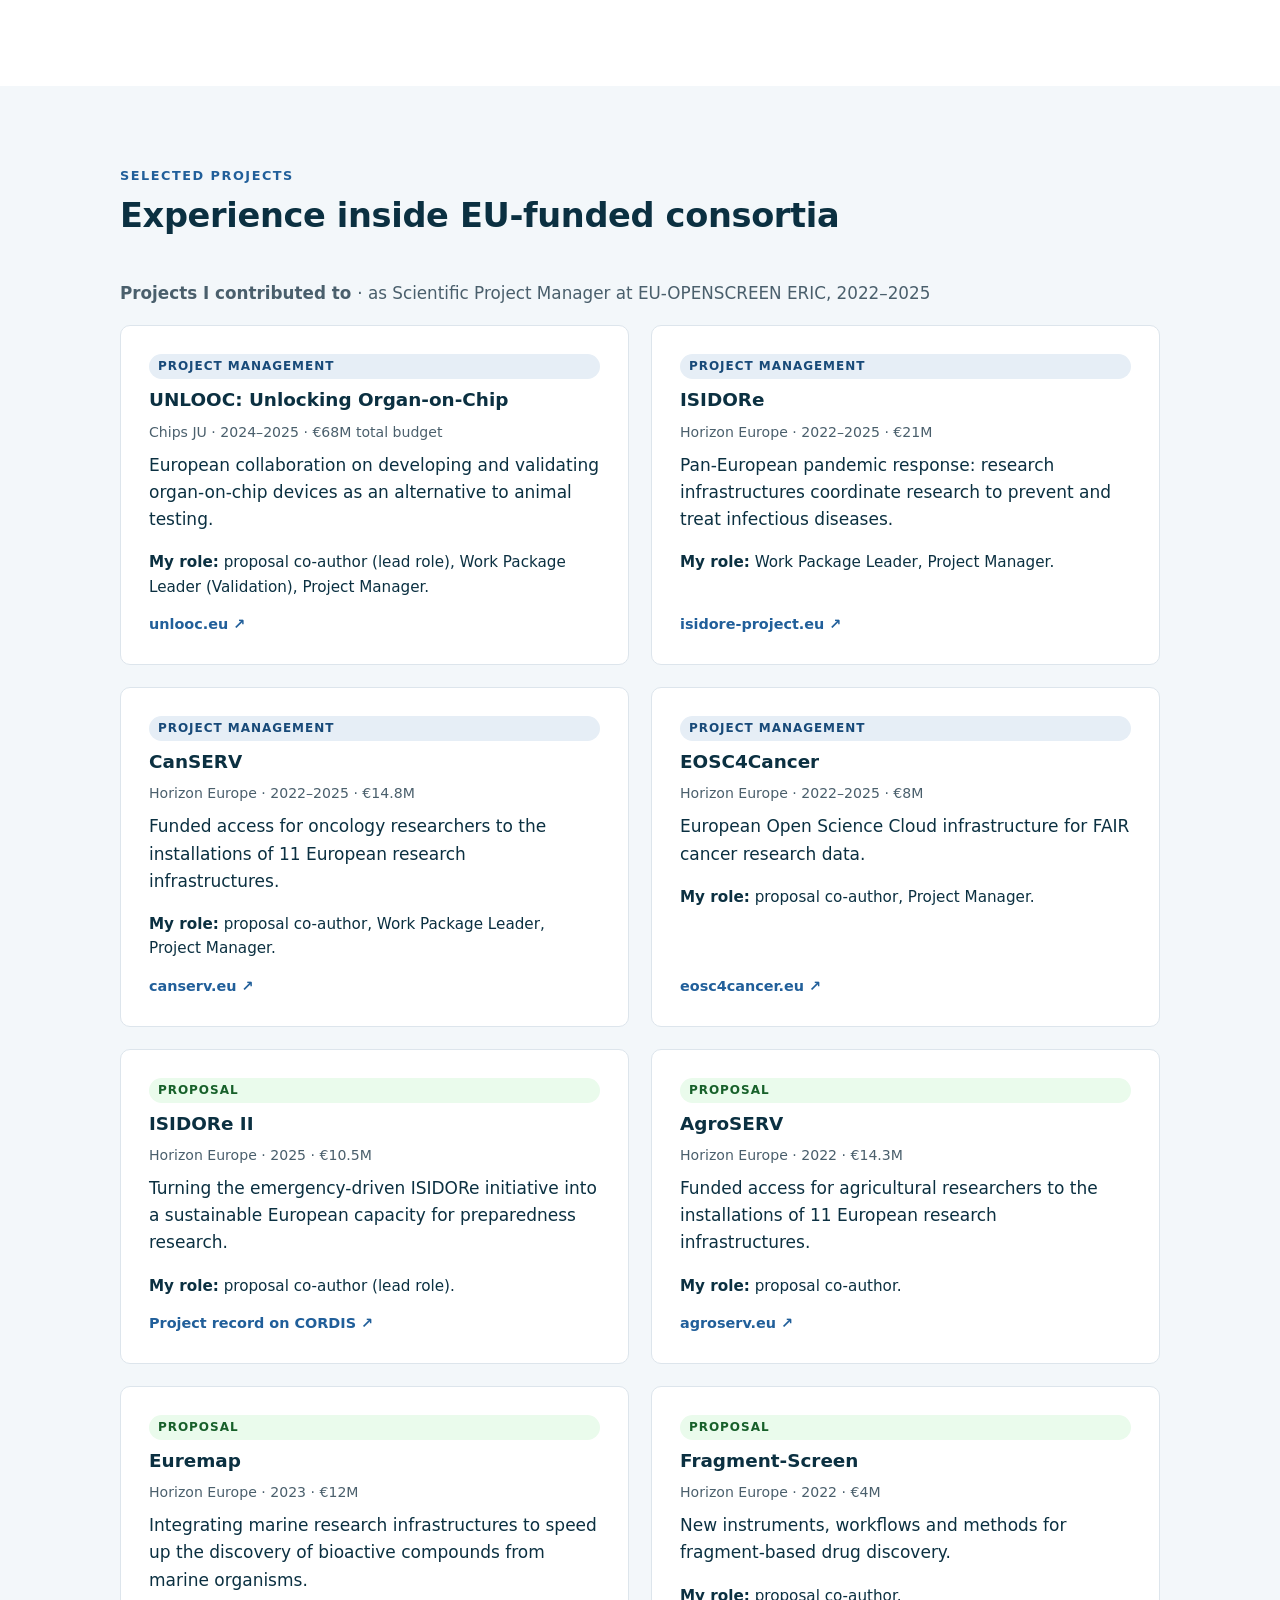
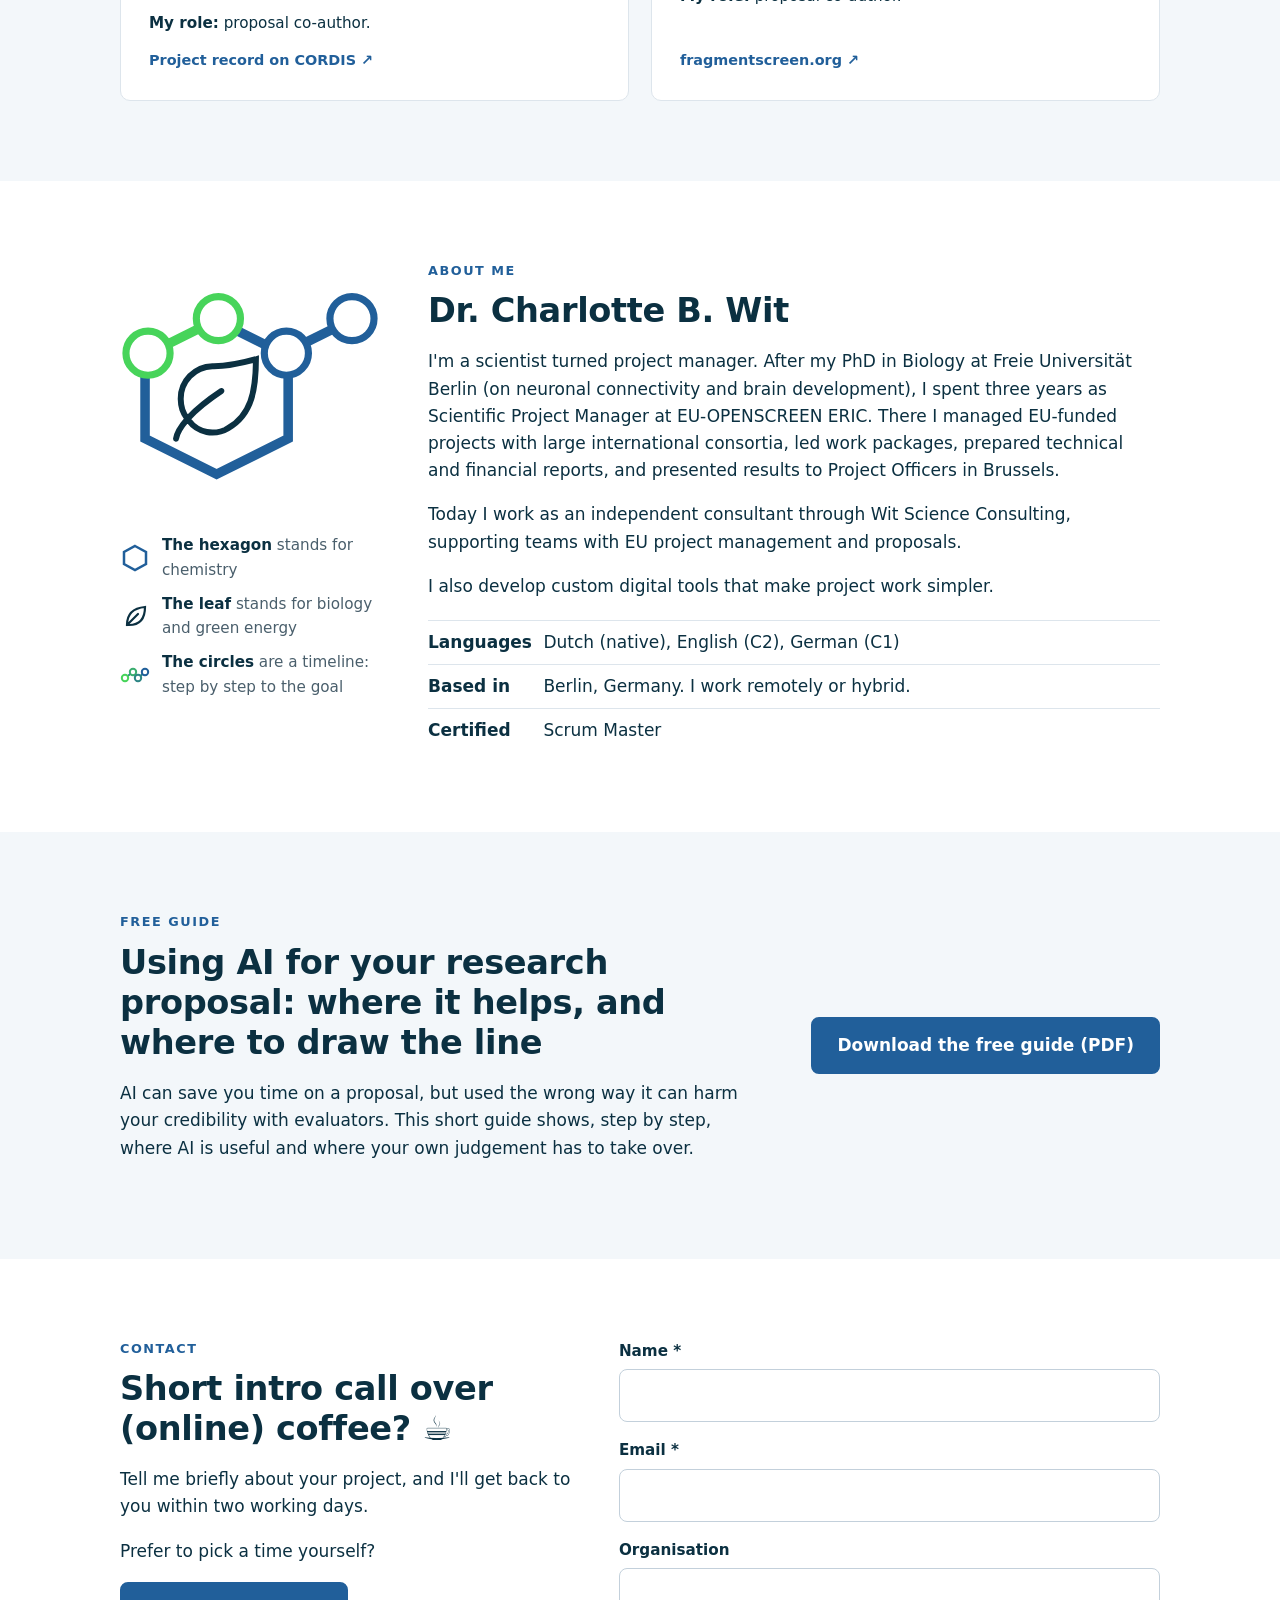
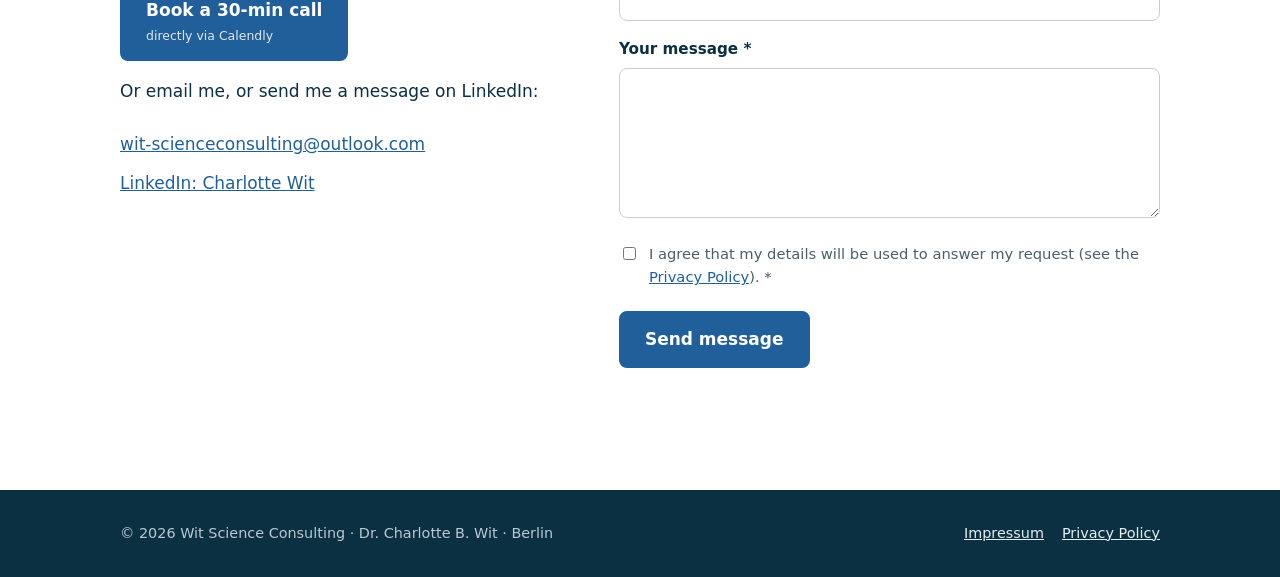
==== commit a0818b31: "Clarify budget figure: combined consortium budgets Co-Authored-By: Claude Opus 5.5 <noreply@anthropi" ====
--- a/index.html
+++ b/index.html
@@ -57,7 +57,7 @@
         <div class="stat"><strong>3</strong><span>work packages led</span></div>
         <div class="stat"><strong>8</strong><span>funded projects contributed to</span></div>
         <div class="stat"><strong>7</strong><span>funded proposals co-authored</span></div>
-        <div class="stat"><strong>€100M+</strong><span>combined project budget</span></div>
+        <div class="stat"><strong>€100M+</strong><span>in combined consortium budgets</span></div>
       </div>
     </div>
   </section>
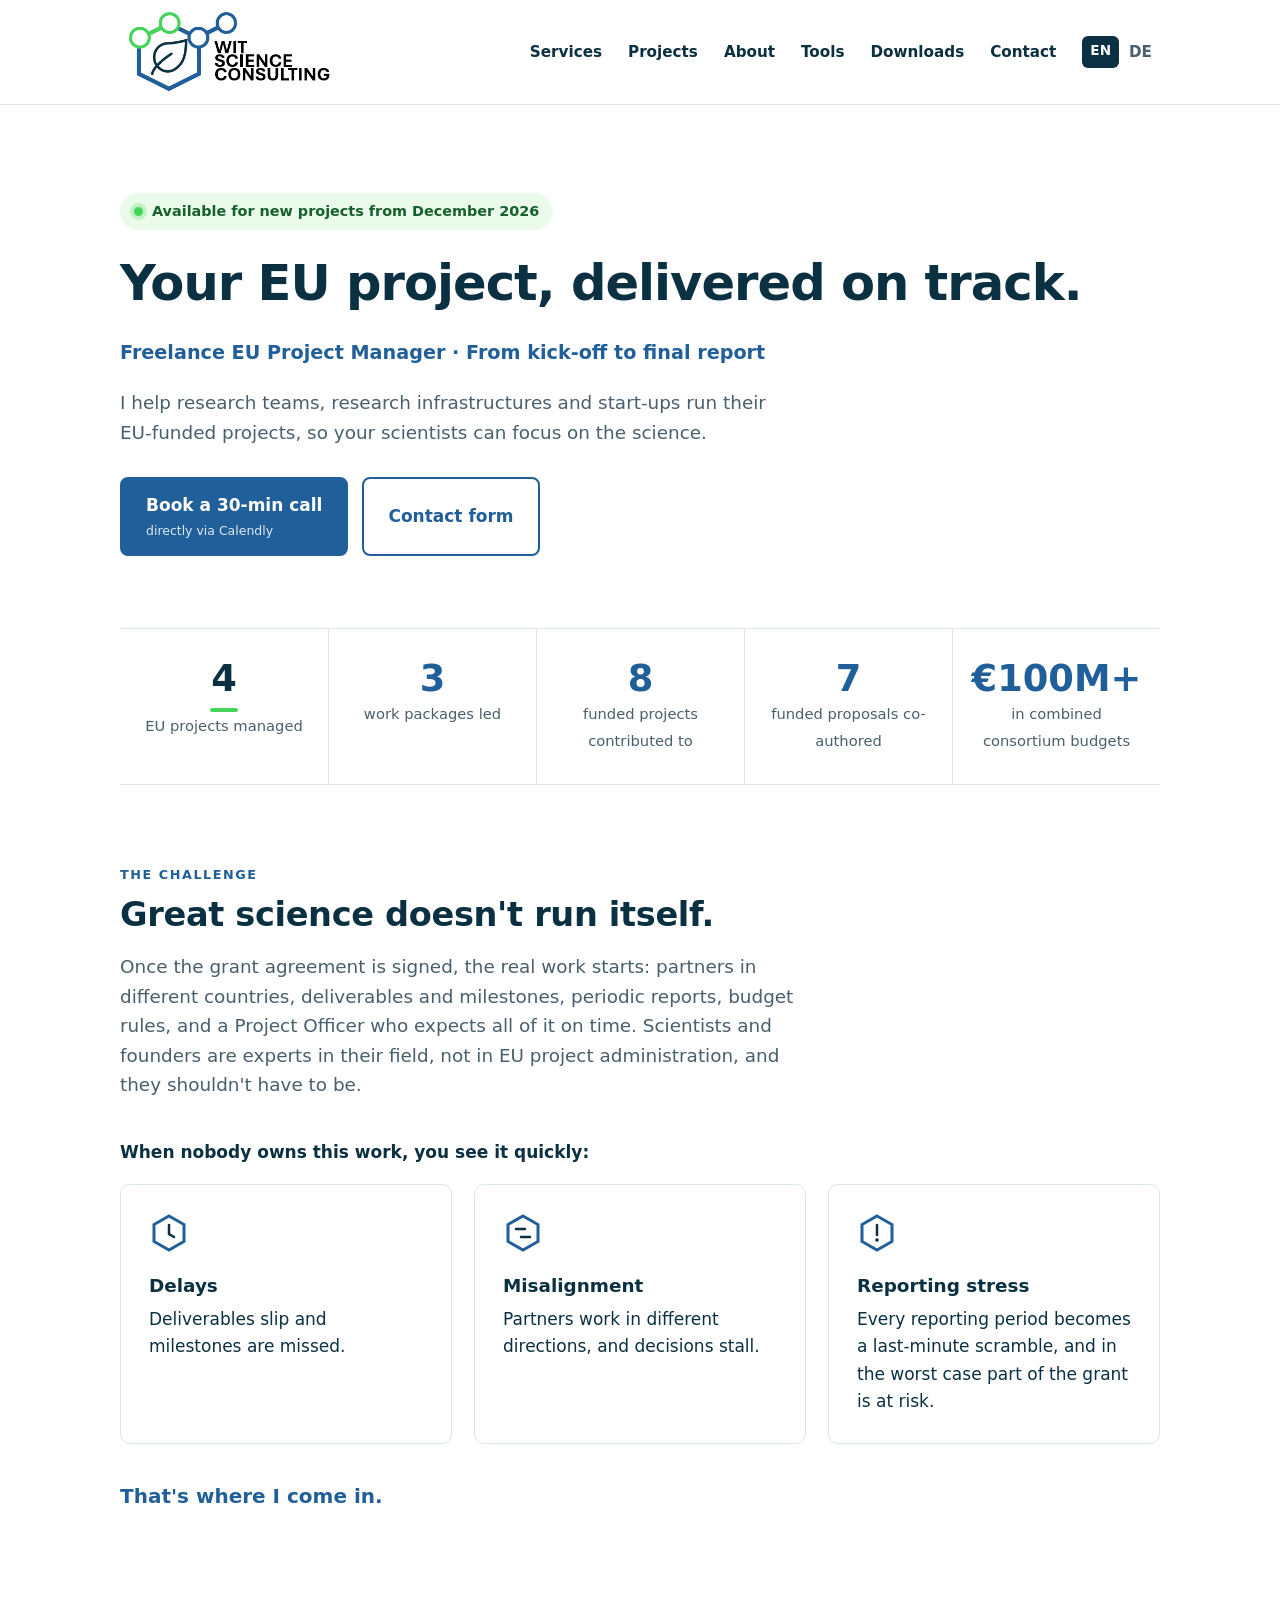
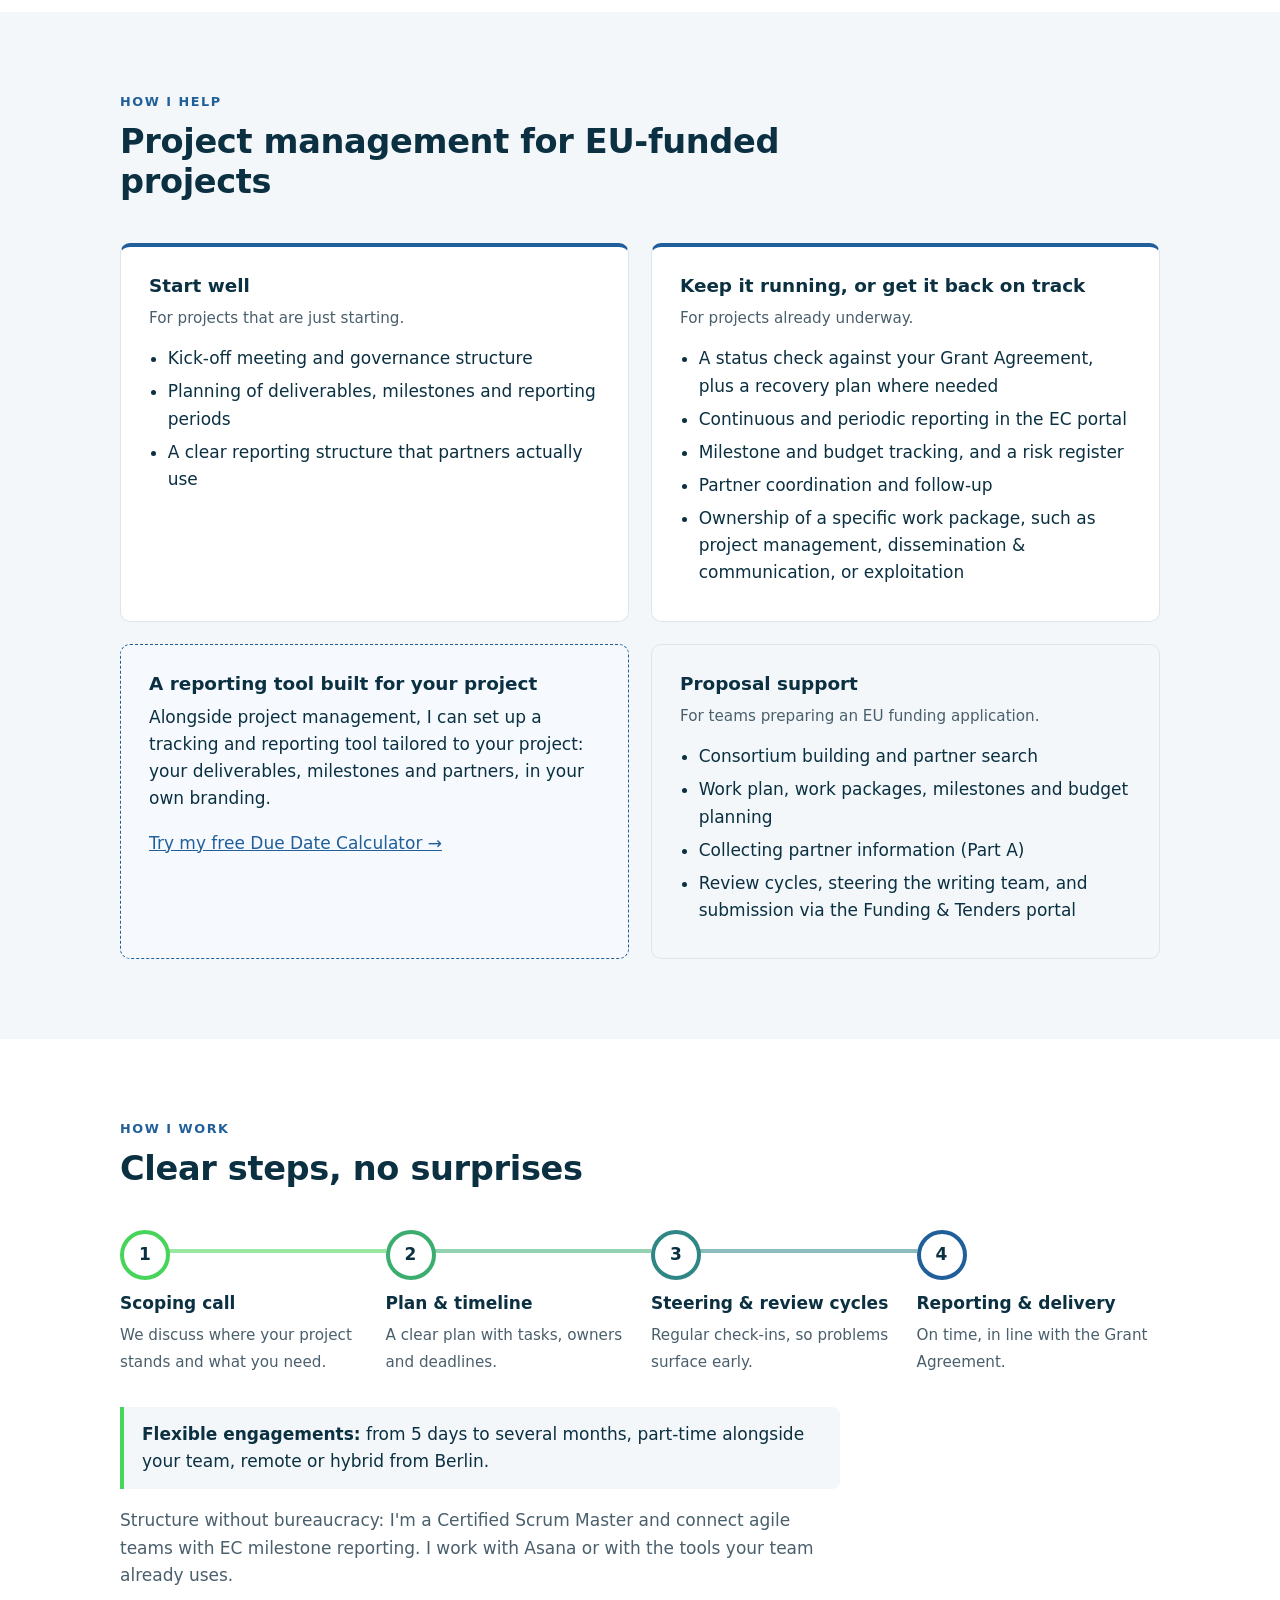
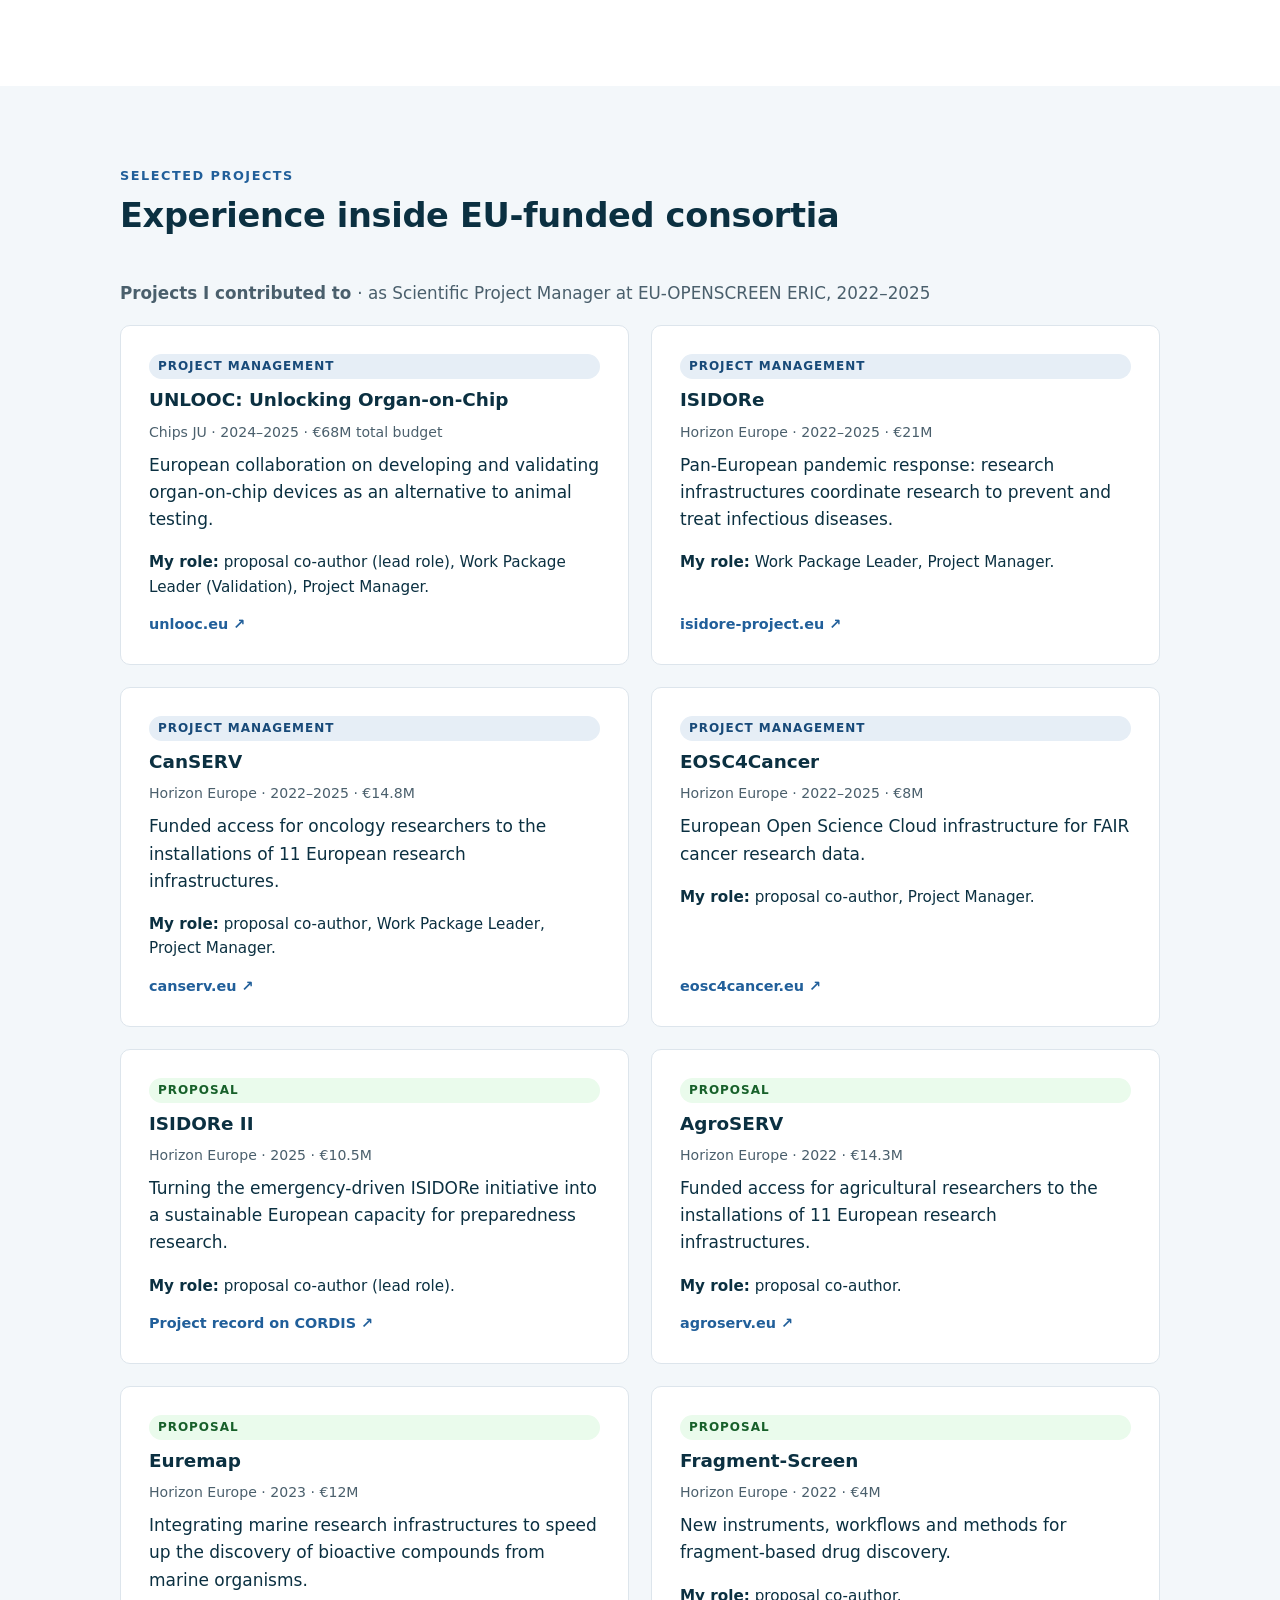
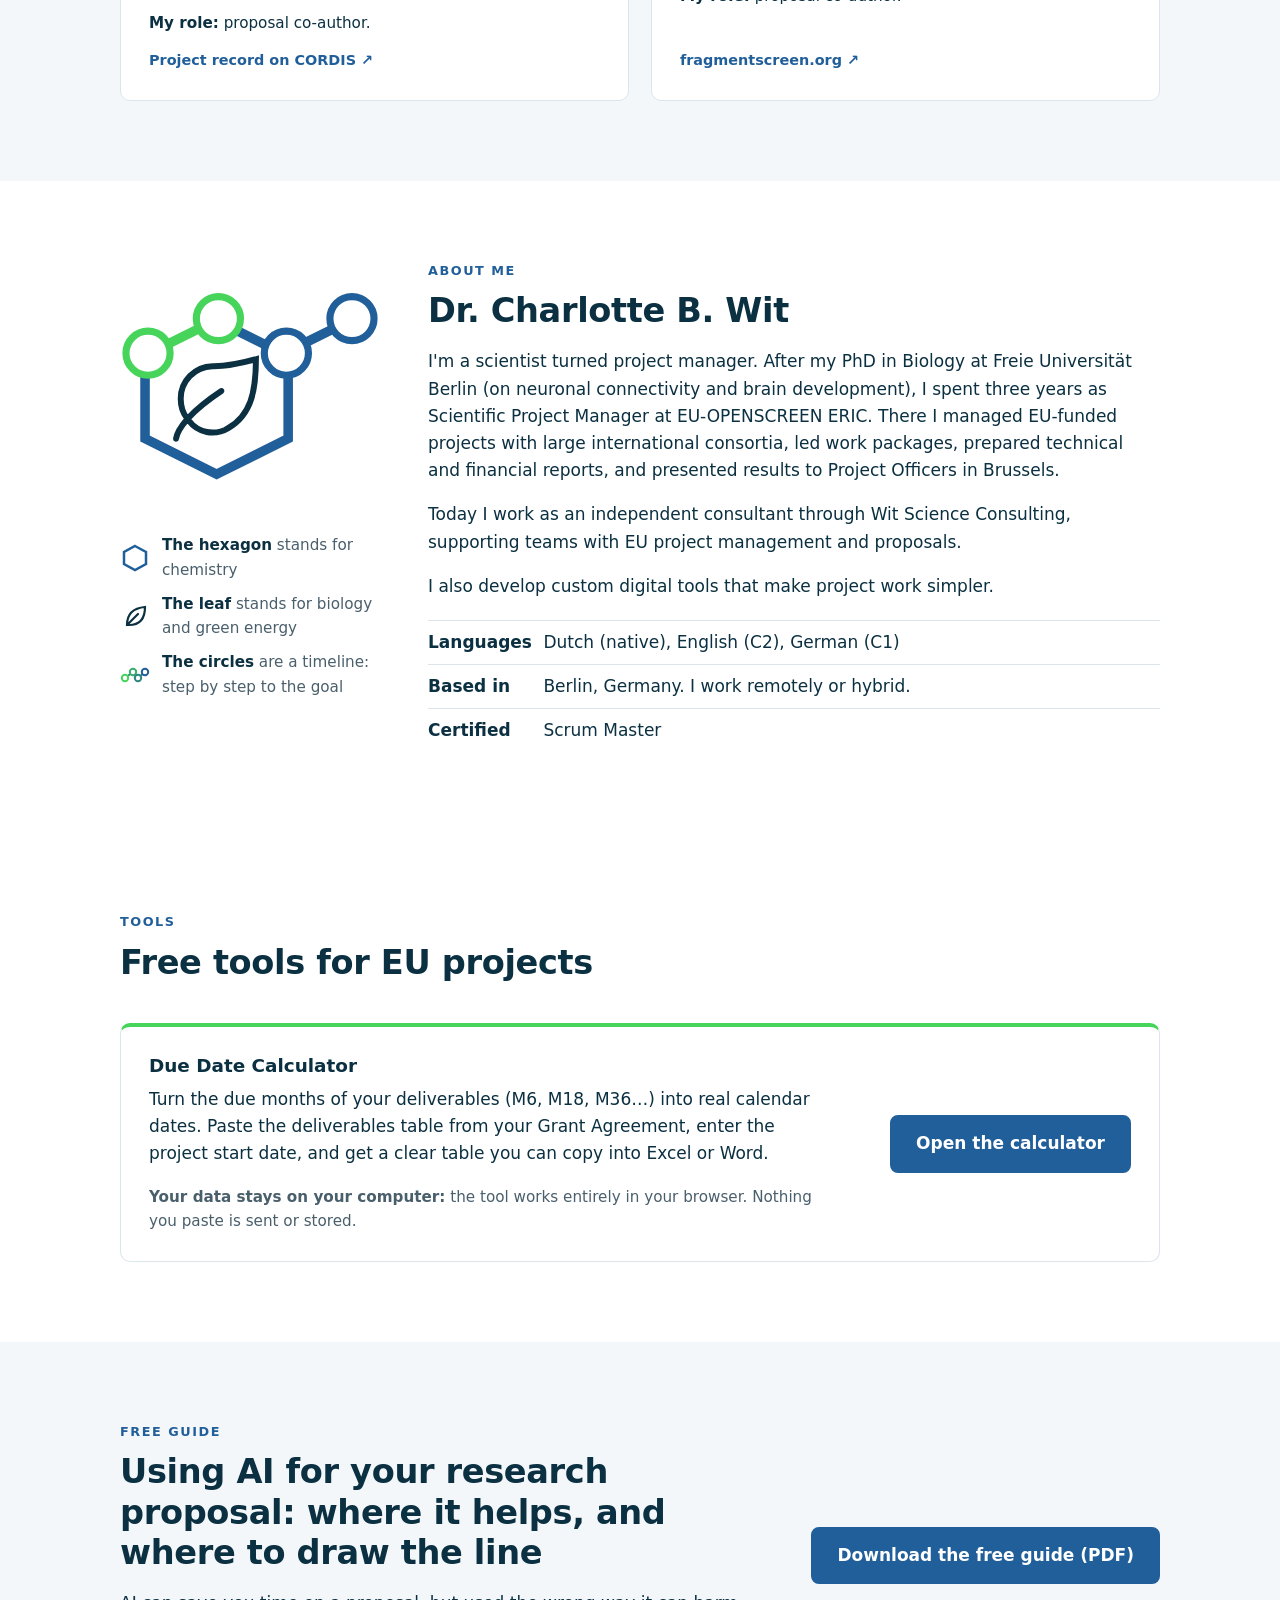
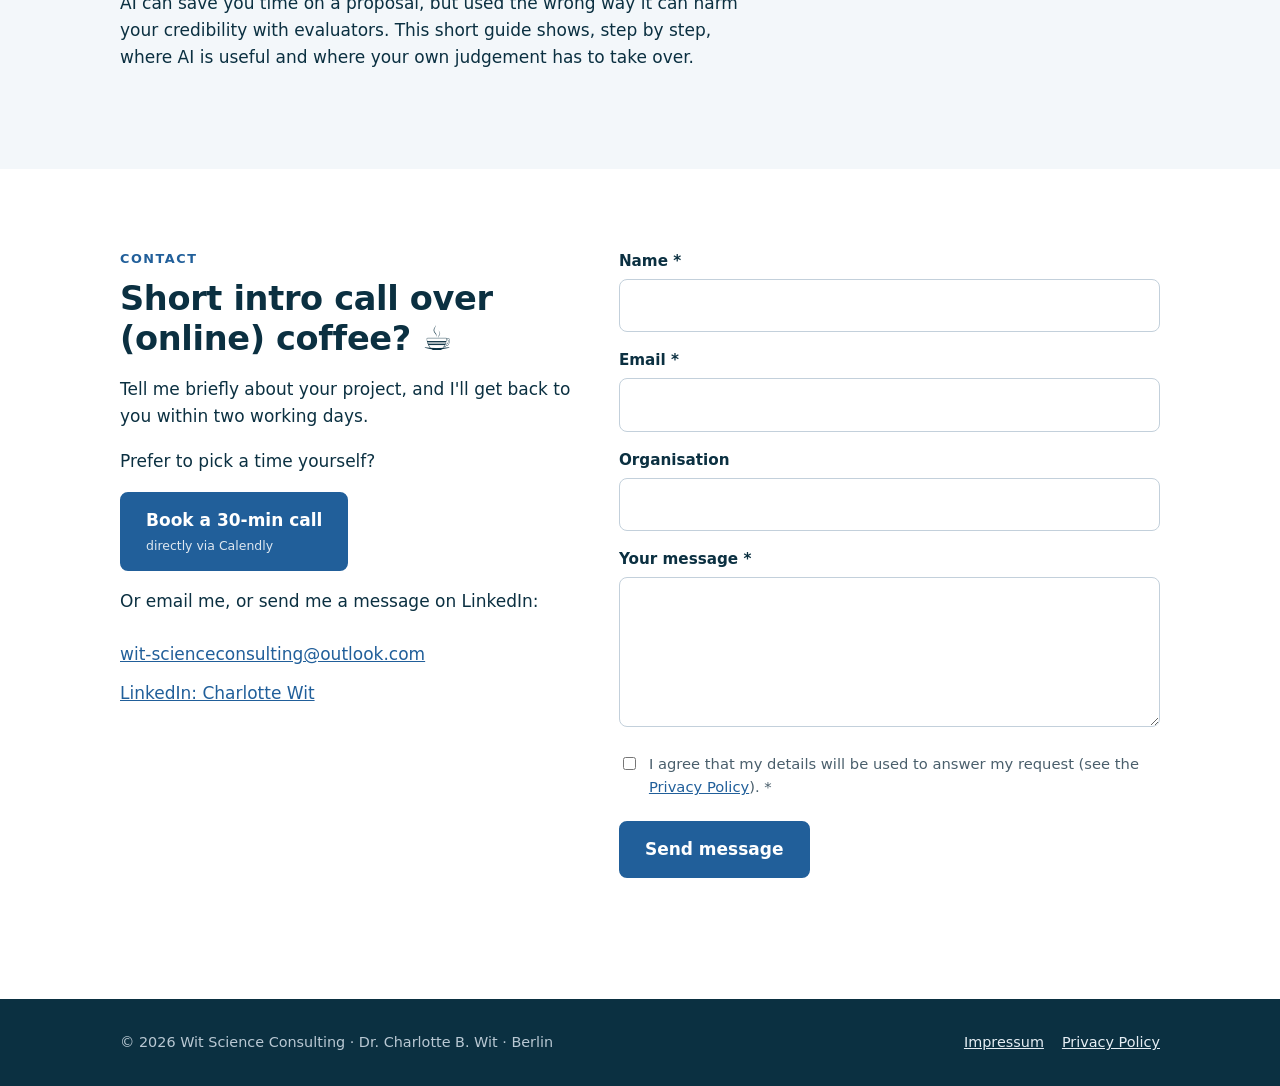
==== commit 9e6ef610: "Add Tools section with the free Due Date Calculator Co-Authored-By: Claude Opus 5.5 <noreply@anthrop" ====
--- a/index.html
+++ b/index.html
@@ -8,7 +8,7 @@
   <link rel="icon" type="image/png" href="assets/logo-icon.png">
   <link rel="alternate" hreflang="en" href="index.html">
   <link rel="alternate" hreflang="de" href="de/index.html">
-  <link rel="stylesheet" href="assets/styles.css?v=4">
+  <link rel="stylesheet" href="assets/styles.css?v=5">
 </head>
 <body>
 
@@ -22,6 +22,7 @@
       <a href="#services">Services</a>
       <a href="#projects">Projects</a>
       <a href="#about">About</a>
+      <a href="#tools">Tools</a>
       <a href="#downloads">Downloads</a>
       <a href="#contact">Contact</a>
       <div class="lang" aria-label="Language">
@@ -123,6 +124,7 @@
         <div class="card tool">
           <h3>A reporting tool built for your project</h3>
           <p>Alongside project management, I can set up a tracking and reporting tool tailored to your project: your deliverables, milestones and partners, in your own branding.</p>
+          <p><a href="#tools">Try my free Due Date Calculator &rarr;</a></p>
         </div>
         <div class="card secondary">
           <h3>Proposal support</h3>
@@ -262,6 +264,24 @@
     </div>
   </section>
 
+  <!-- Tools -->
+  <section id="tools">
+    <div class="wrap">
+      <div class="section-head">
+        <p class="eyebrow">Tools</p>
+        <h2>Free tools for EU projects</h2>
+      </div>
+      <div class="card tool-card">
+        <div>
+          <h3>Due Date Calculator</h3>
+          <p>Turn the due months of your deliverables (M6, M18, M36…) into real calendar dates. Paste the deliverables table from your Grant Agreement, enter the project start date, and get a clear table you can copy into Excel or Word.</p>
+          <p class="for"><b>Your data stays on your computer:</b> the tool works entirely in your browser. Nothing you paste is sent or stored.</p>
+        </div>
+        <a class="btn" href="tools/due-date-calculator/">Open the calculator</a>
+      </div>
+    </div>
+  </section>
+
   <!-- 8. Free guide -->
   <section class="tint" id="downloads">
     <div class="wrap guide">
--- a/assets/styles.css
+++ b/assets/styles.css
@@ -275,3 +275,8 @@
   max-width: 720px; padding: 14px 18px; margin-bottom: 18px;
   border-left: 4px solid var(--green); background: var(--tint); border-radius: 0 8px 8px 0;
 }
+
+/* Tools section */
+.tool-card { display: flex; align-items: center; justify-content: space-between; gap: 32px; border-top: 4px solid var(--green); }
+.tool-card > div { max-width: 680px; }
+@media (max-width: 760px) { .tool-card { flex-direction: column; align-items: flex-start; } }
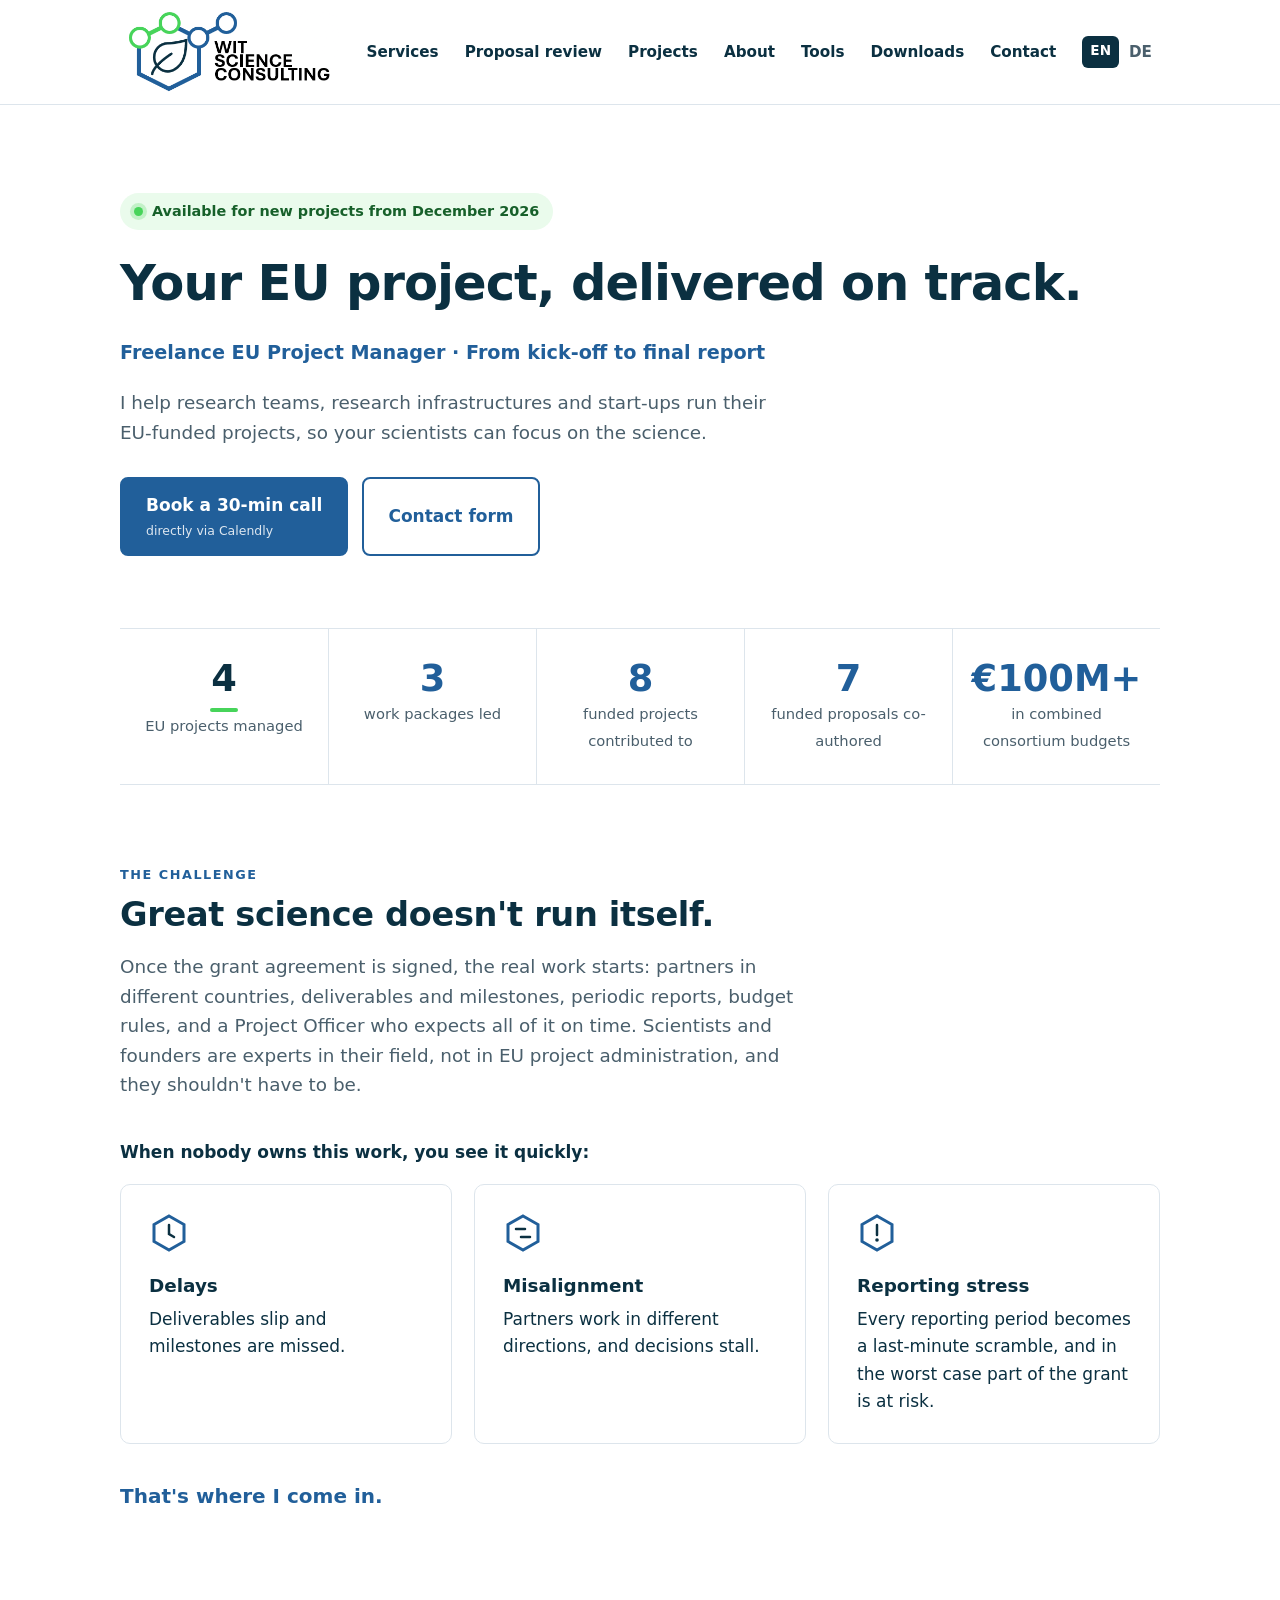
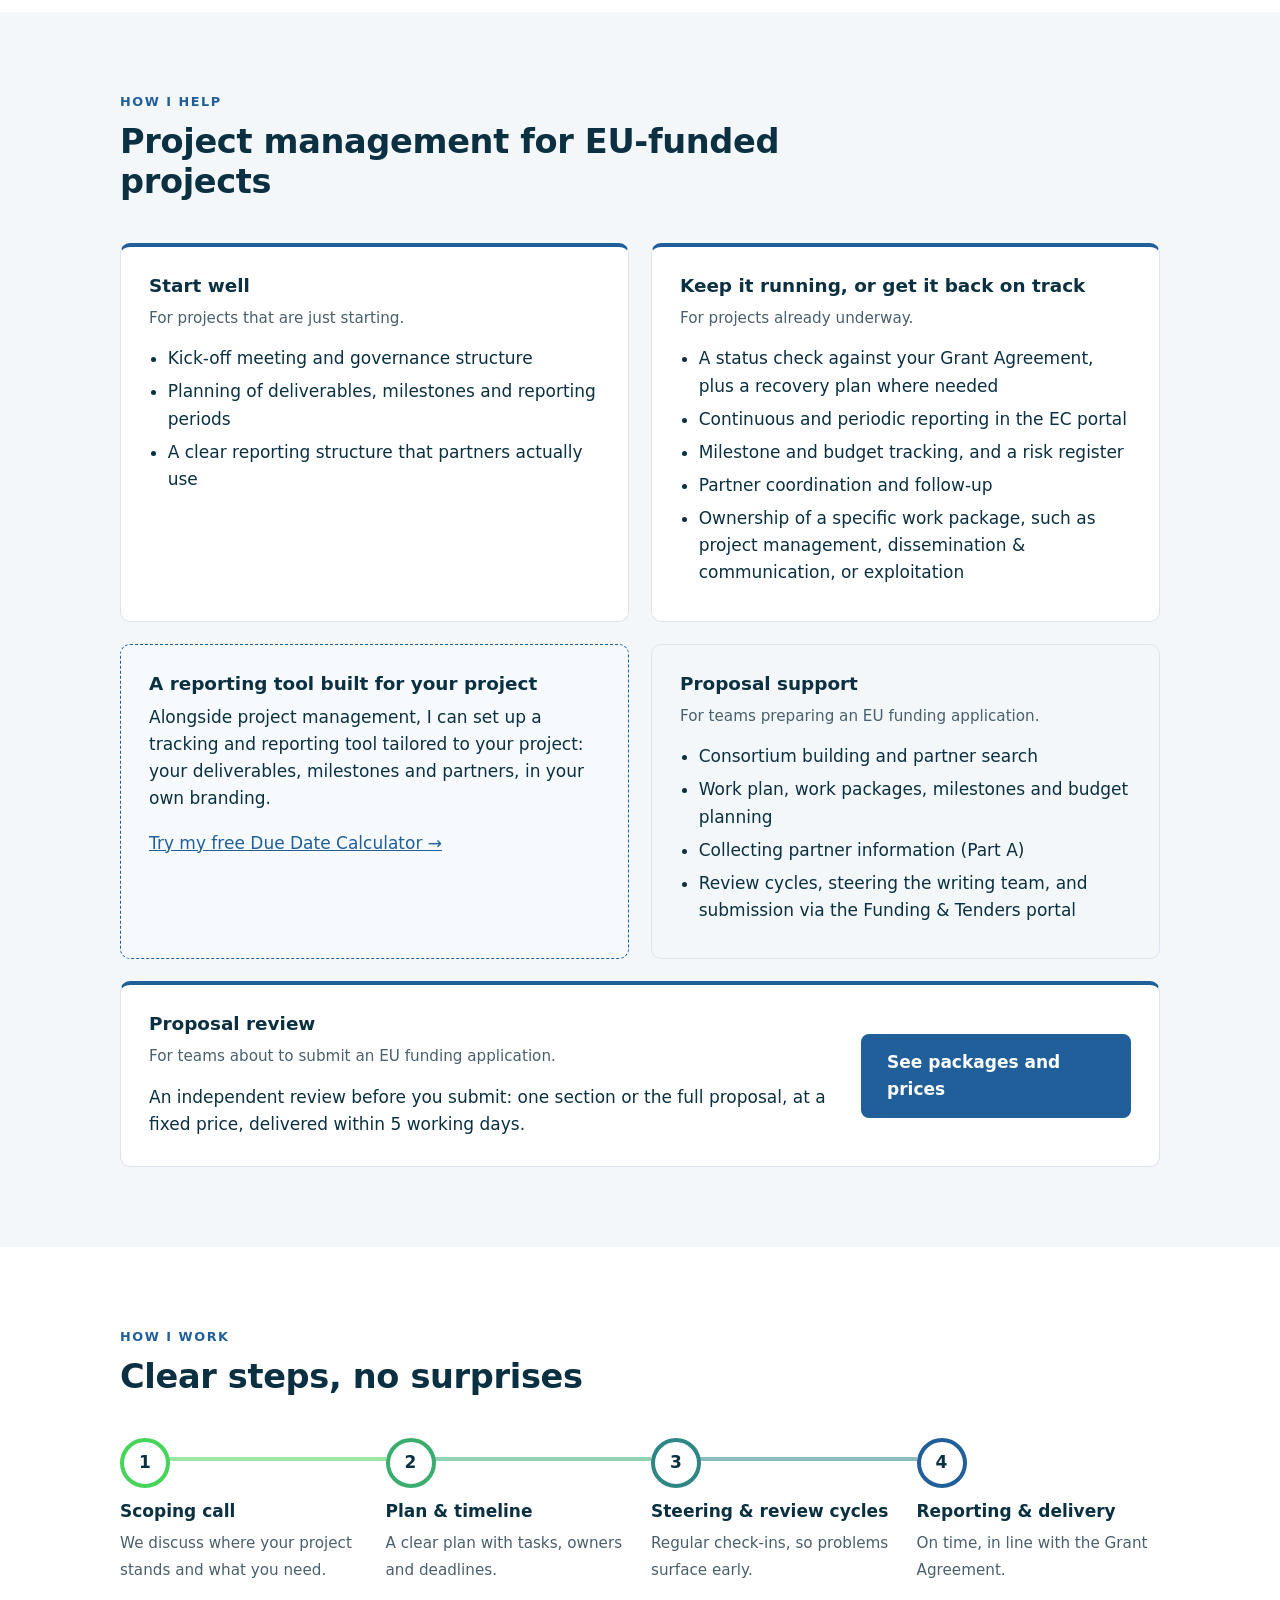
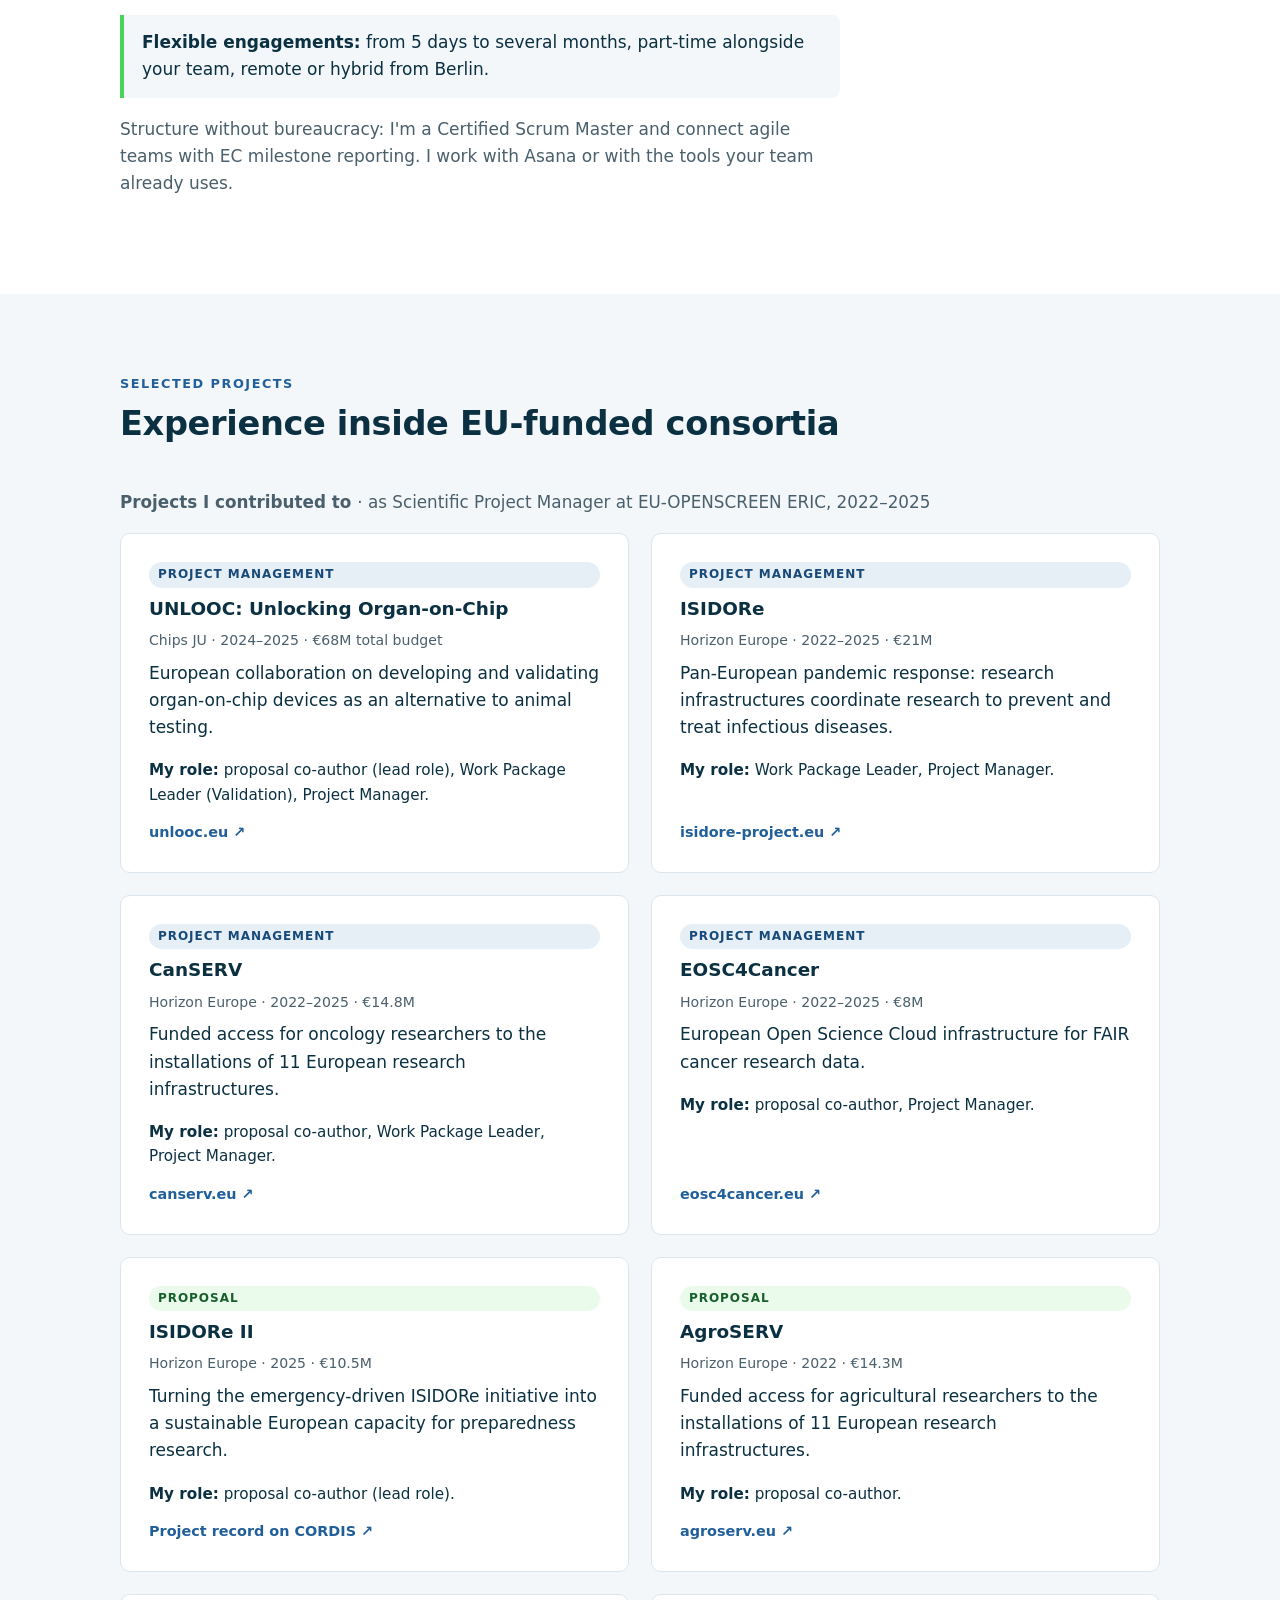
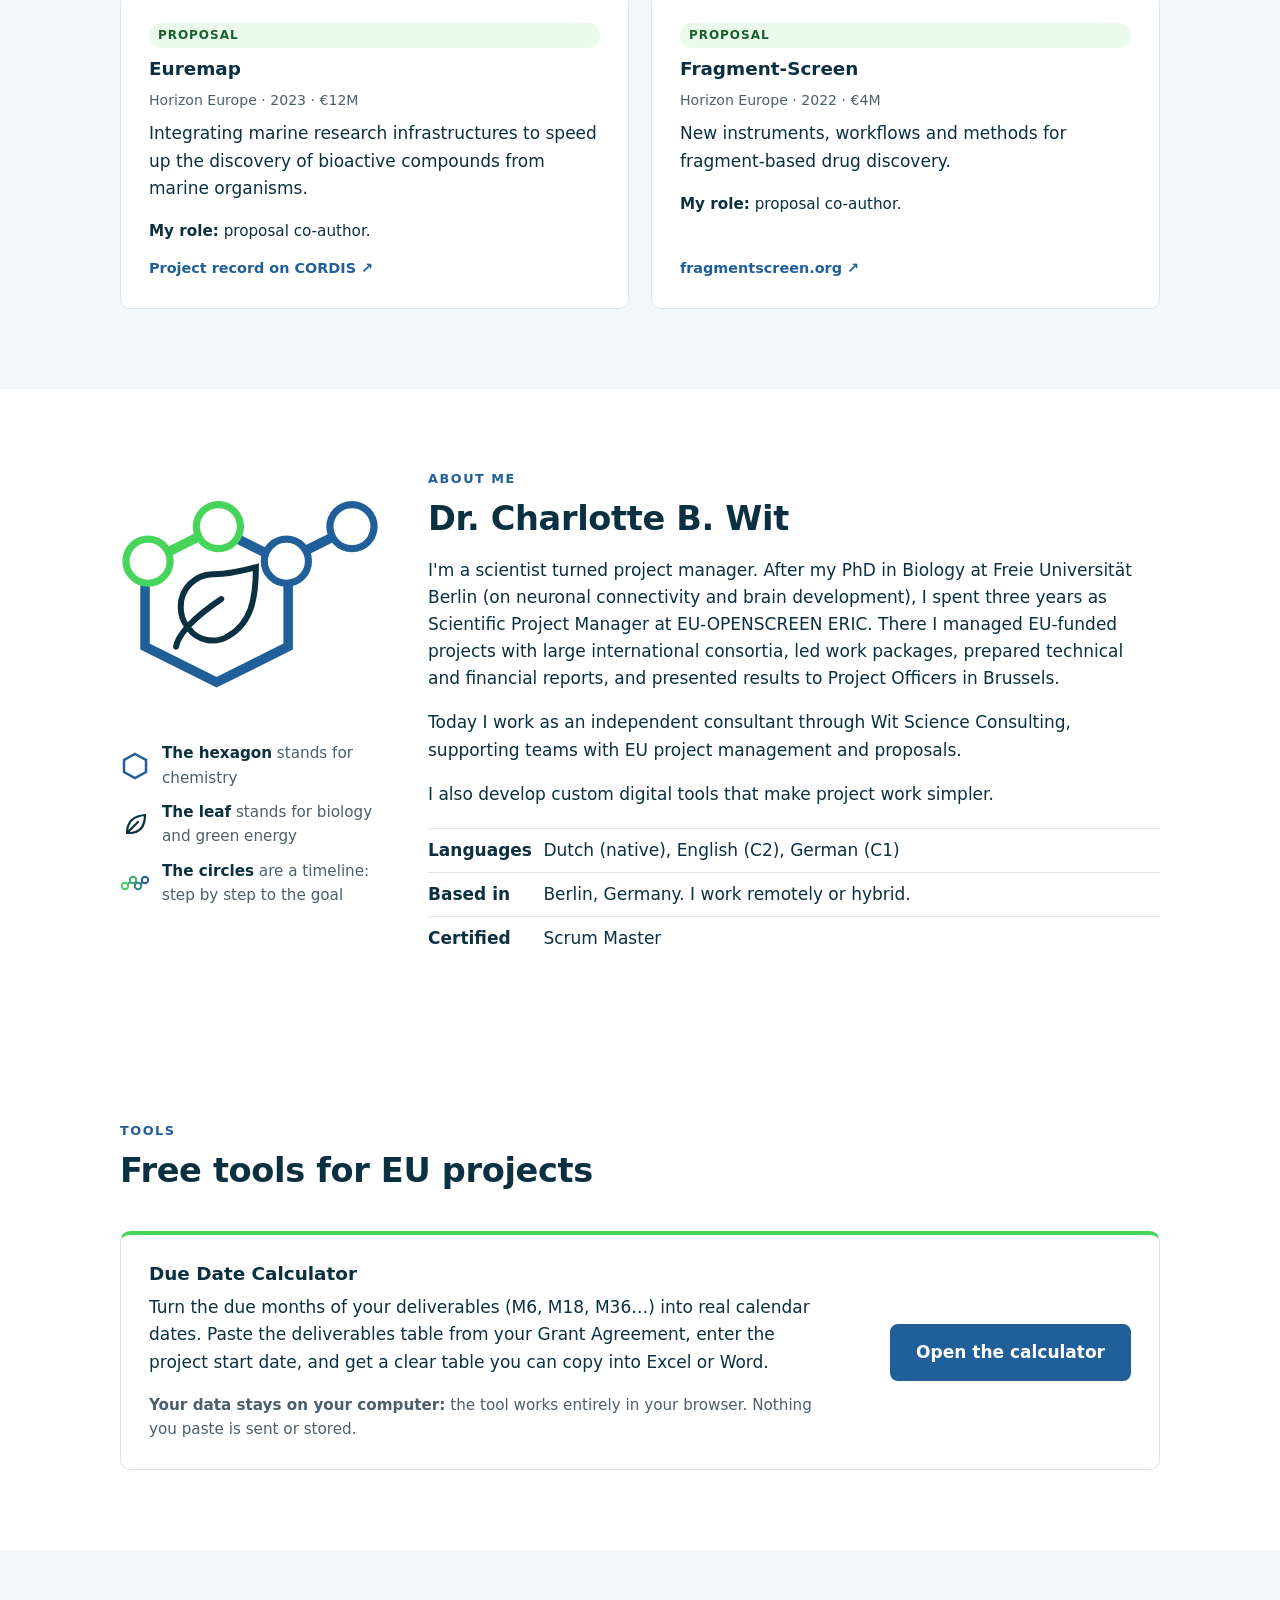
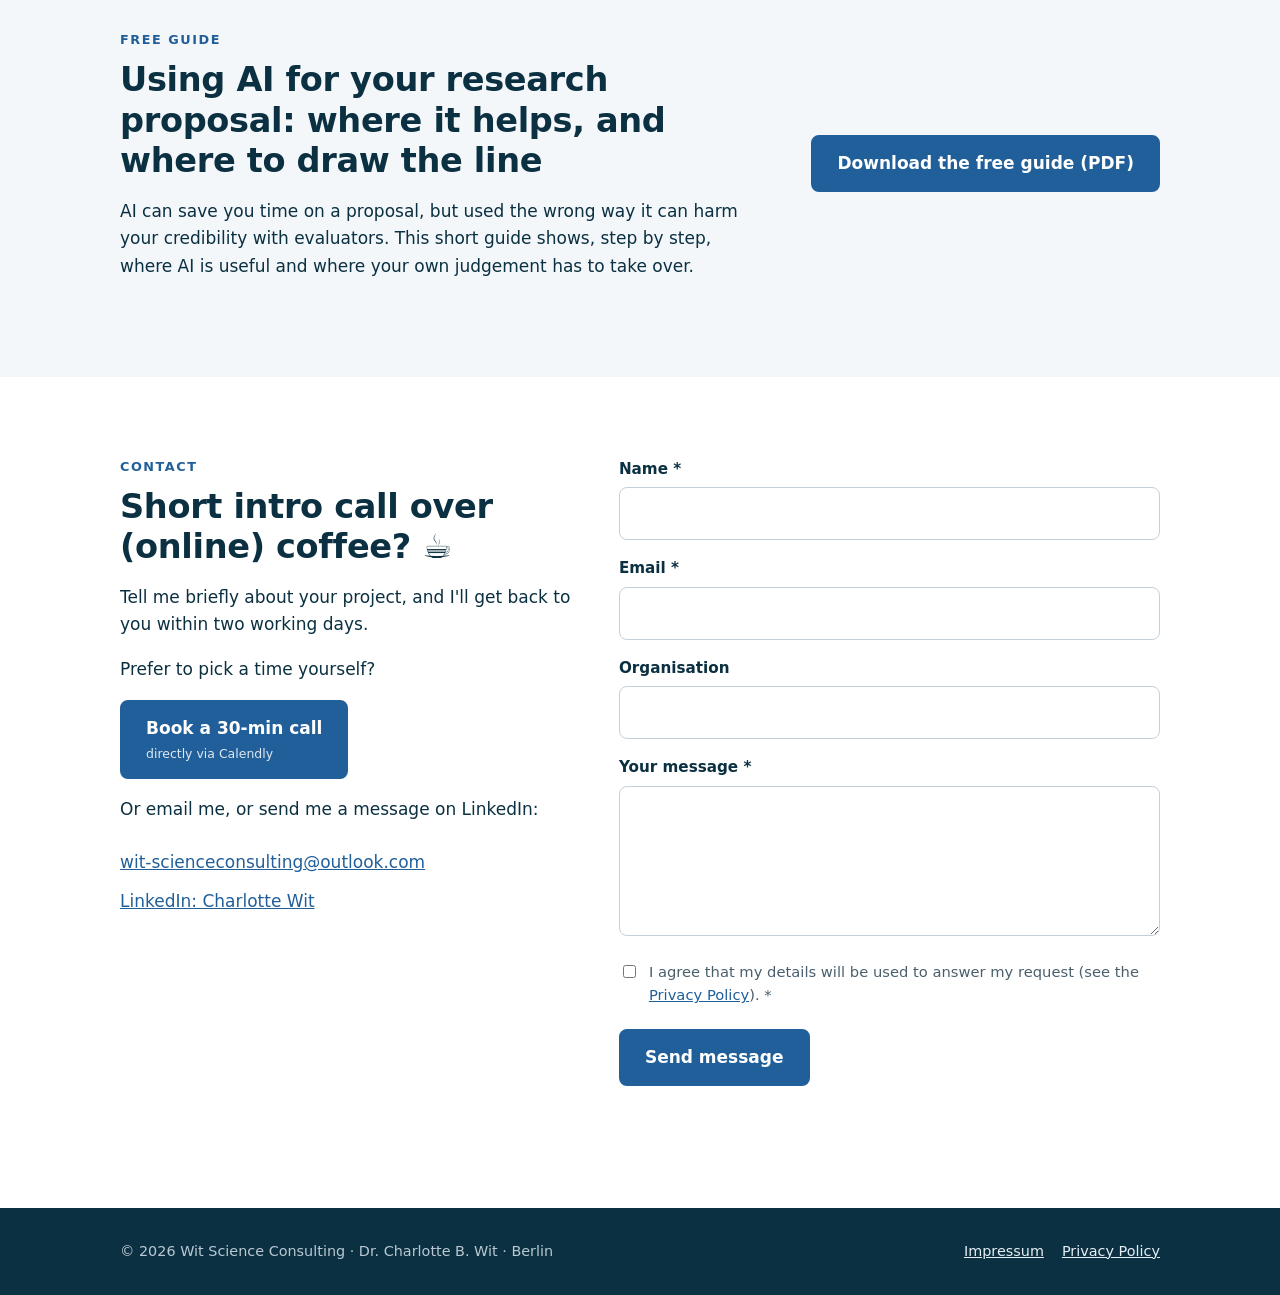
==== commit 5422f870: "Add proposal review page with packages, prices and next deadline Co-Authored-By: Claude Opus 5.5 <no" ====
--- a/index.html
+++ b/index.html
@@ -8,7 +8,7 @@
   <link rel="icon" type="image/png" href="assets/logo-icon.png">
   <link rel="alternate" hreflang="en" href="index.html">
   <link rel="alternate" hreflang="de" href="de/index.html">
-  <link rel="stylesheet" href="assets/styles.css?v=5">
+  <link rel="stylesheet" href="assets/styles.css?v=8">
 </head>
 <body>
 
@@ -20,6 +20,7 @@
     <button class="menu-toggle" aria-expanded="false" aria-controls="nav">Menu</button>
     <nav class="nav" id="nav">
       <a href="#services">Services</a>
+      <a href="proposal-review.html">Proposal review</a>
       <a href="#projects">Projects</a>
       <a href="#about">About</a>
       <a href="#tools">Tools</a>
@@ -135,6 +136,14 @@
             <li>Collecting partner information (Part A)</li>
             <li>Review cycles, steering the writing team, and submission via the Funding &amp; Tenders portal</li>
           </ul>
+        </div>
+        <div class="card review-card wide">
+          <div>
+            <h3>Proposal review</h3>
+            <p class="for">For teams about to submit an EU funding application.</p>
+            <p>An independent review before you submit: one section or the full proposal, at a fixed price, delivered within 5 working days.</p>
+          </div>
+          <a class="btn" href="proposal-review.html">See packages and prices</a>
         </div>
       </div>
     </div>
@@ -331,6 +340,6 @@
   </div>
 </footer>
 
-<script src="assets/main.js?v=3"></script>
+<script src="assets/main.js?v=4"></script>
 </body>
 </html>
--- a/assets/styles.css
+++ b/assets/styles.css
@@ -280,3 +280,70 @@
 .tool-card { display: flex; align-items: center; justify-content: space-between; gap: 32px; border-top: 4px solid var(--green); }
 .tool-card > div { max-width: 680px; }
 @media (max-width: 760px) { .tool-card { flex-direction: column; align-items: flex-start; } }
+
+/* Phones: keep both hero buttons visible on the first screen, side by side */
+@media (max-width: 760px) {
+  .hero { padding: 52px 0 44px; }
+  .hero .badge { margin-bottom: 18px; font-size: .82rem; padding: 6px 12px; }
+  .hero h1 { font-size: 1.85rem; margin-bottom: .35em; }
+  .hero .tagline { font-size: 1rem; margin-bottom: .6em; }
+  .hero .lead { font-size: 1rem; line-height: 1.5; }
+  .hero .actions {
+    display: grid; grid-template-columns: 1fr 1fr; gap: 10px; margin-top: 18px;
+  }
+  .hero .actions .btn {
+    width: 100%; padding: 11px 8px; font-size: .95rem; line-height: 1.25;
+    text-align: center; align-items: center;
+  }
+  .hero .actions .btn small { font-size: .72rem; }
+}
+
+/* Proposal review: service card on the home page */
+.card.wide { grid-column: 1 / -1; }
+.review-card { display: flex; align-items: center; justify-content: space-between; gap: 32px; border-top: 4px solid var(--blue); }
+.review-card > div { max-width: 680px; }
+
+/* Proposal review page */
+.page-hero { padding: 64px 0 48px; }
+.page-hero h1 { max-width: 760px; }
+.price-cards { display: grid; grid-template-columns: repeat(3, 1fr); gap: 22px; align-items: stretch; }
+.price-card h3 { font-size: 1.2rem; }
+.price { font-size: 2.2rem; font-weight: 800; color: var(--blue); margin: 4px 0 16px; line-height: 1.1; }
+.price span { display: block; font-size: .85rem; font-weight: 500; color: var(--muted); margin-top: 4px; }
+.price-card.addon { background: var(--tint); }
+.checks { list-style: none; padding: 0; margin: 0; }
+.checks li { position: relative; padding: 8px 0 8px 30px; border-bottom: 1px solid var(--line); }
+.checks li::before {
+  content: ""; position: absolute; left: 2px; top: 15px; width: 14px; height: 8px;
+  border-left: 3px solid var(--green); border-bottom: 3px solid var(--green); transform: rotate(-45deg);
+}
+.deadline-card { border-left: 4px solid var(--green); }
+.deadline-card p:last-child { margin-bottom: 0; font-size: 1.1rem; }
+.cta { text-align: center; }
+.cta .actions { display: flex; justify-content: center; flex-wrap: wrap; gap: 14px; margin-top: 20px; }
+.cta .actions .btn { display: inline-flex; flex-direction: column; justify-content: center; }
+
+/* Long menu: switch to the "Menu" button below 1100px */
+@media (max-width: 1100px) {
+  .menu-toggle { display: block; }
+  .nav {
+    display: none; position: absolute; top: 104px; left: 0; right: 0;
+    flex-direction: column; align-items: flex-start; gap: 0;
+    background: var(--white); border-bottom: 1px solid var(--line); padding: 8px 20px 16px;
+  }
+  .nav.open { display: flex; }
+  .nav > a { padding: 10px 0; width: 100%; }
+  .nav .lang { margin-top: 8px; }
+}
+@media (max-width: 920px) {
+  .price-cards { grid-template-columns: 1fr; }
+}
+@media (max-width: 760px) {
+  .nav { top: 88px; }
+  .review-card { flex-direction: column; align-items: flex-start; }
+  .page-hero { padding: 40px 0 32px; }
+  .cta .actions { display: grid; grid-template-columns: 1fr 1fr; gap: 10px; }
+  .cta .actions .btn { padding: 11px 8px; font-size: .95rem; text-align: center; }
+  .cta .actions .btn small { font-size: .72rem; }
+}
+.nav a[aria-current="page"] { color: var(--blue); text-decoration: underline; text-underline-offset: 6px; text-decoration-thickness: 2px; }
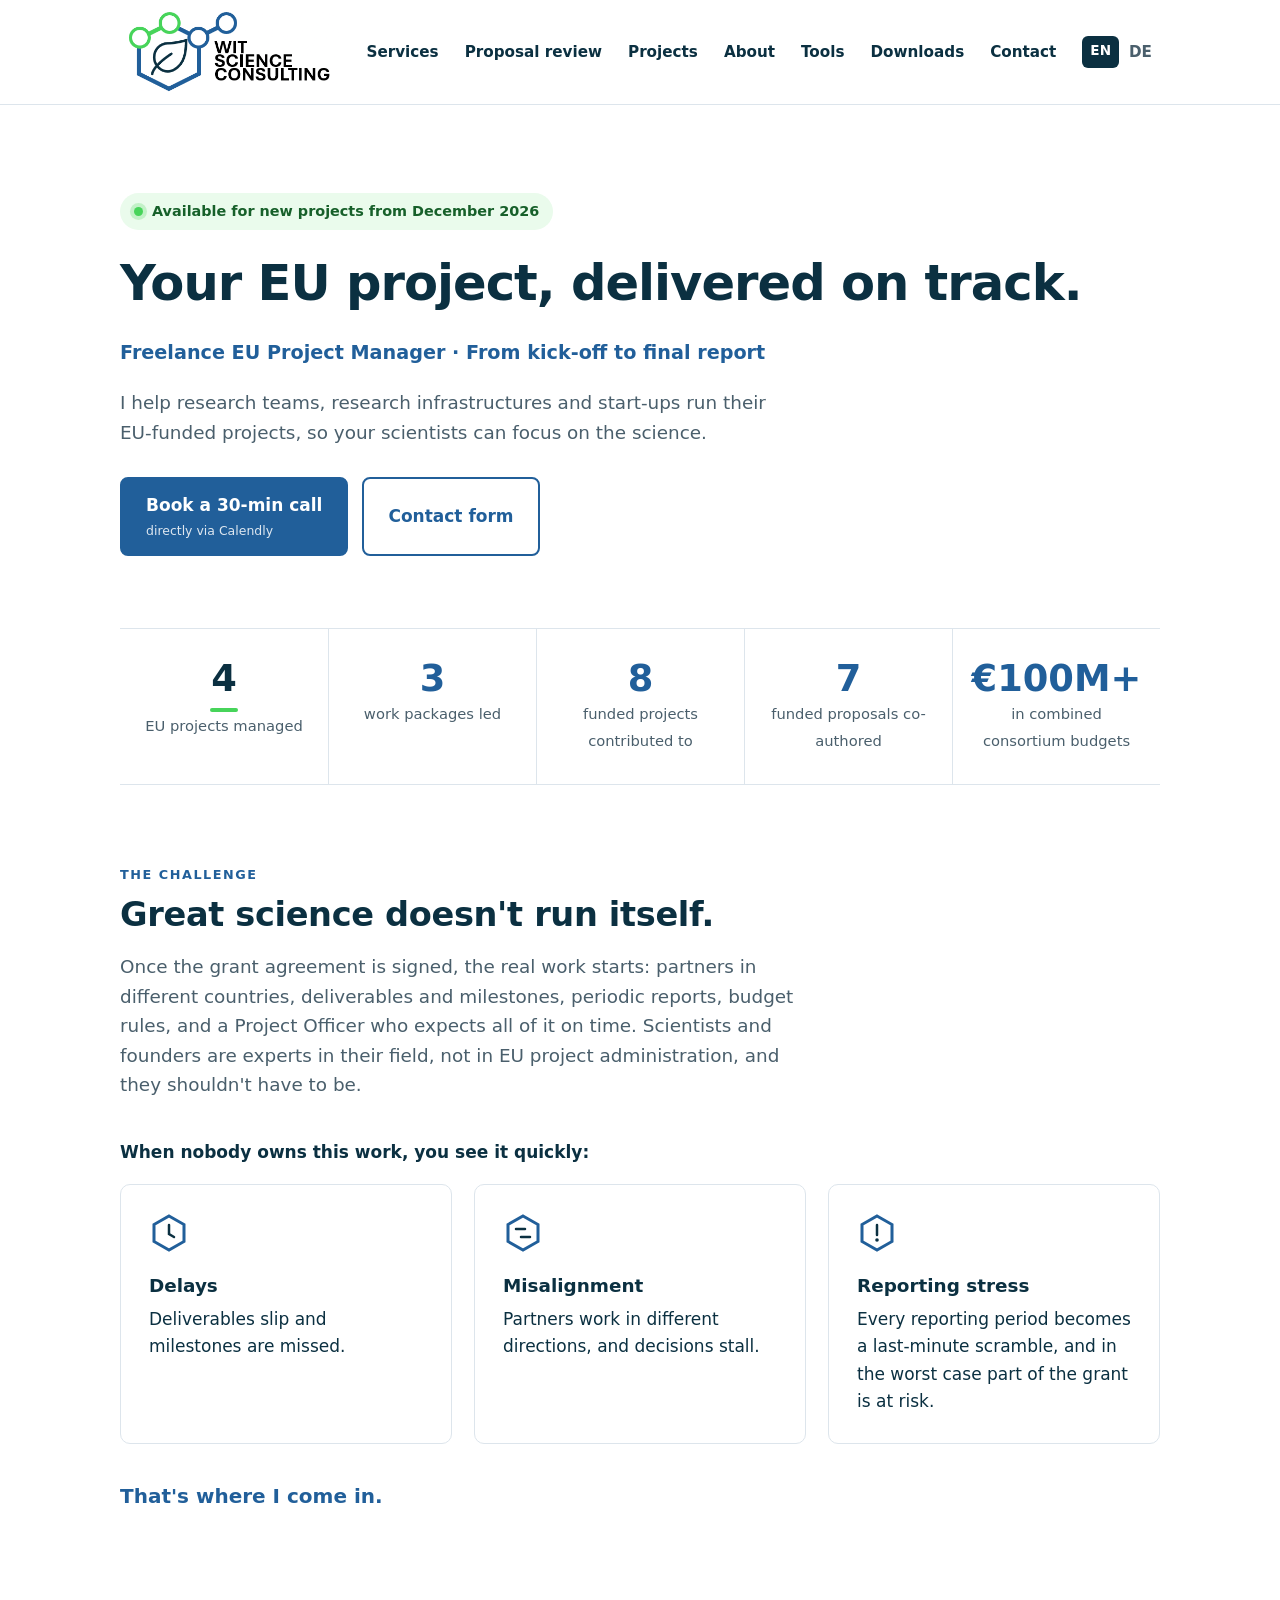
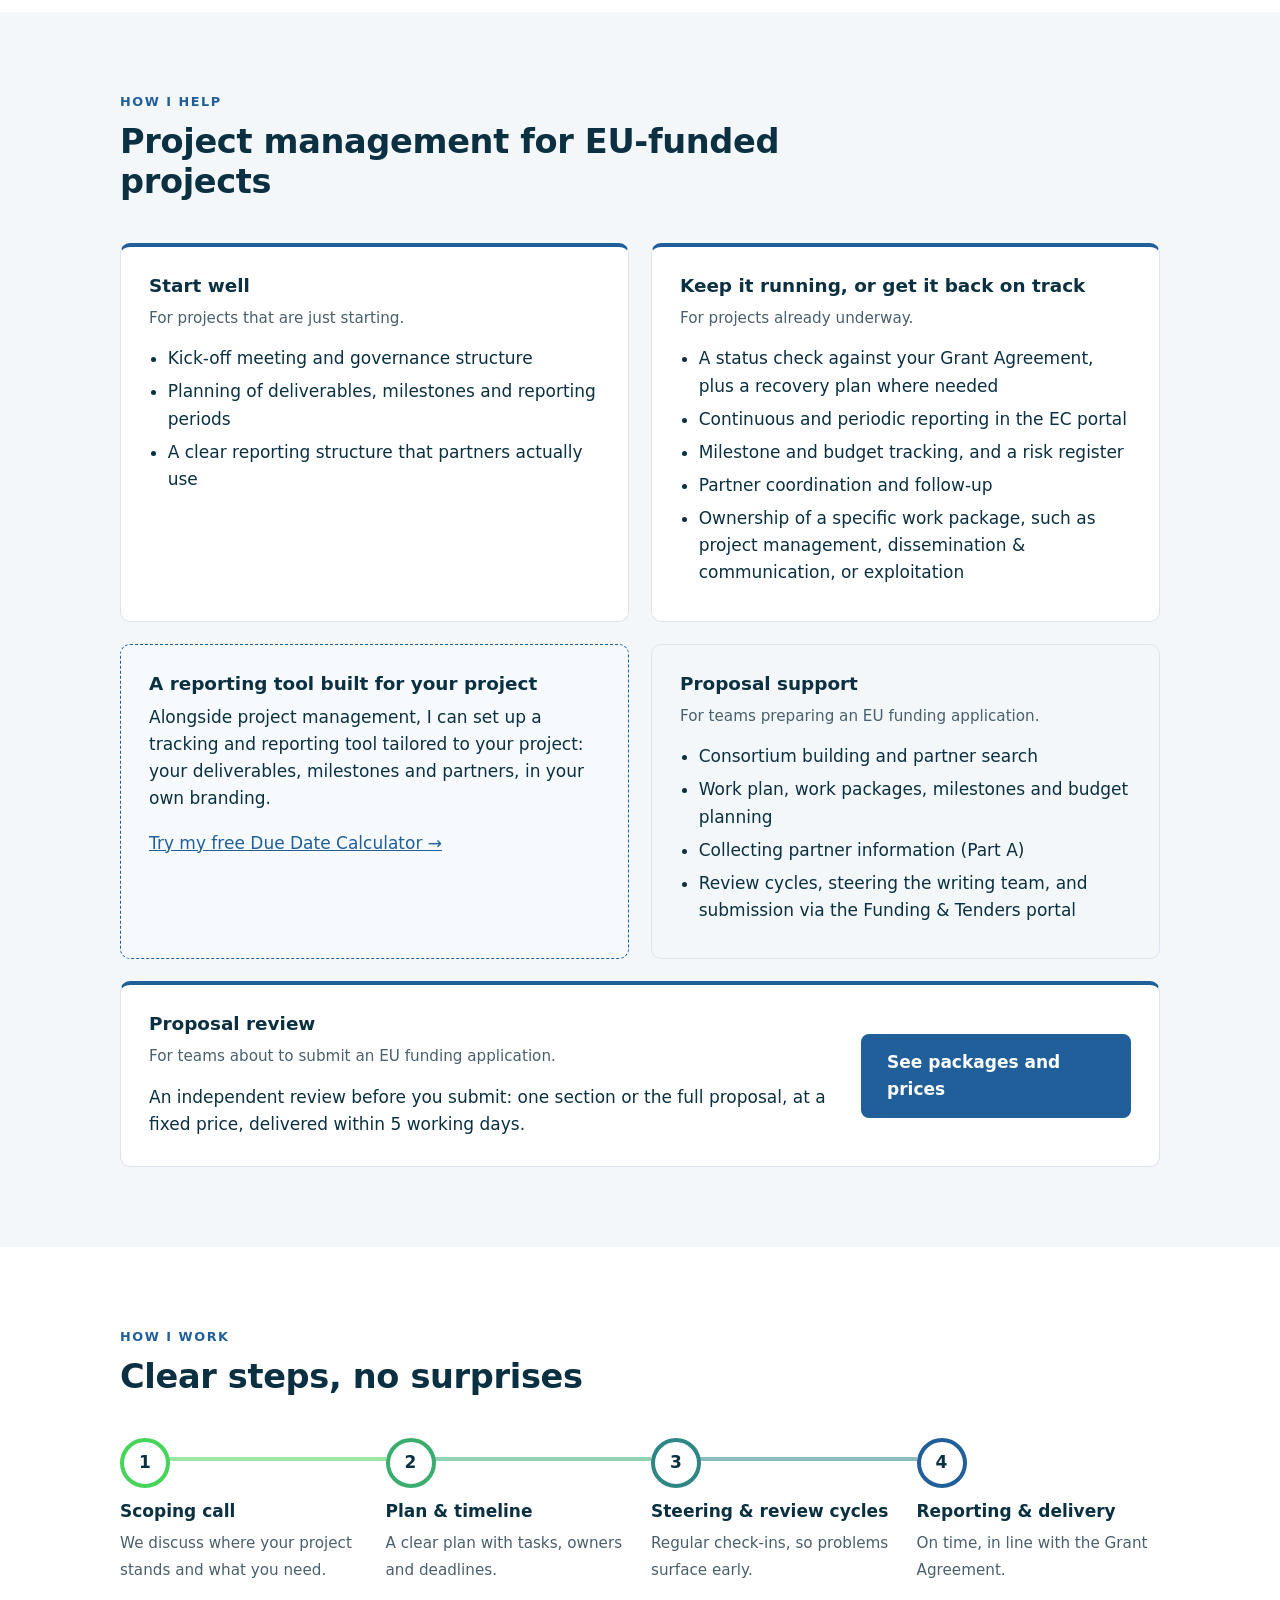
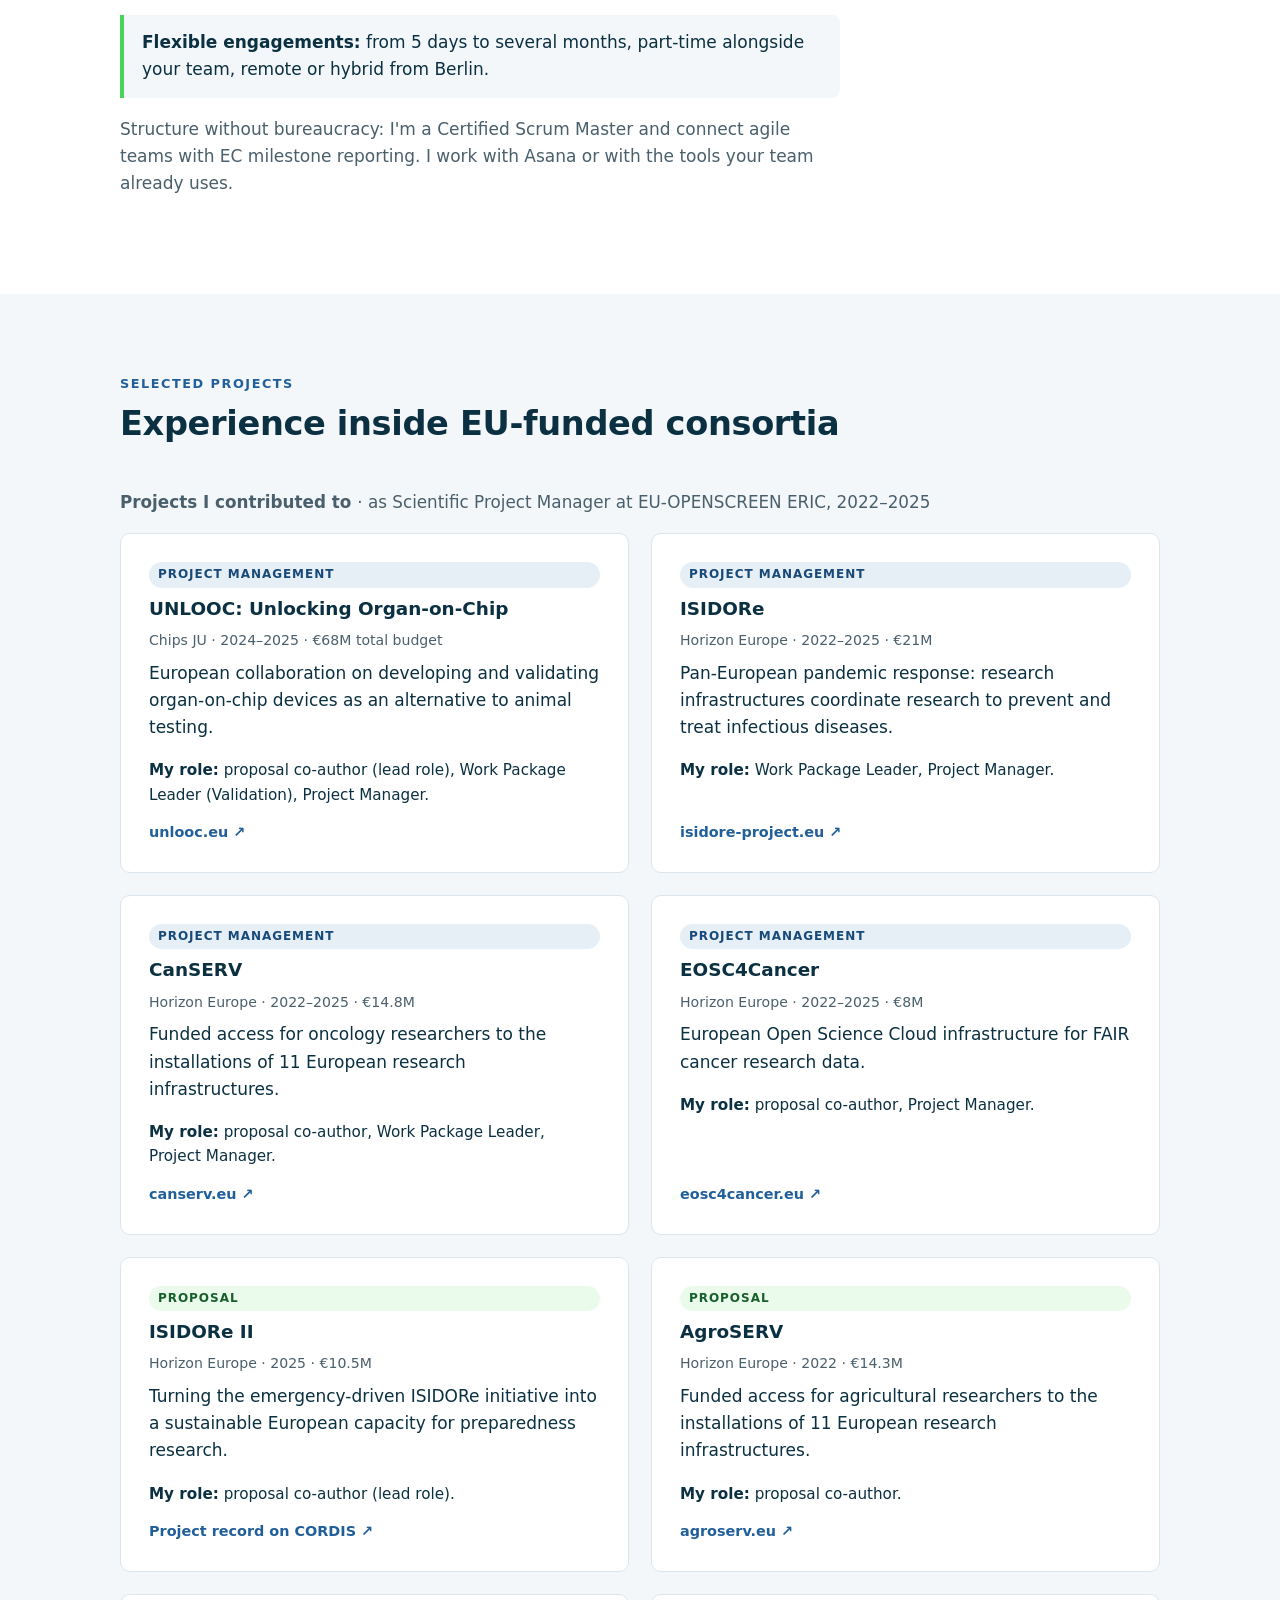
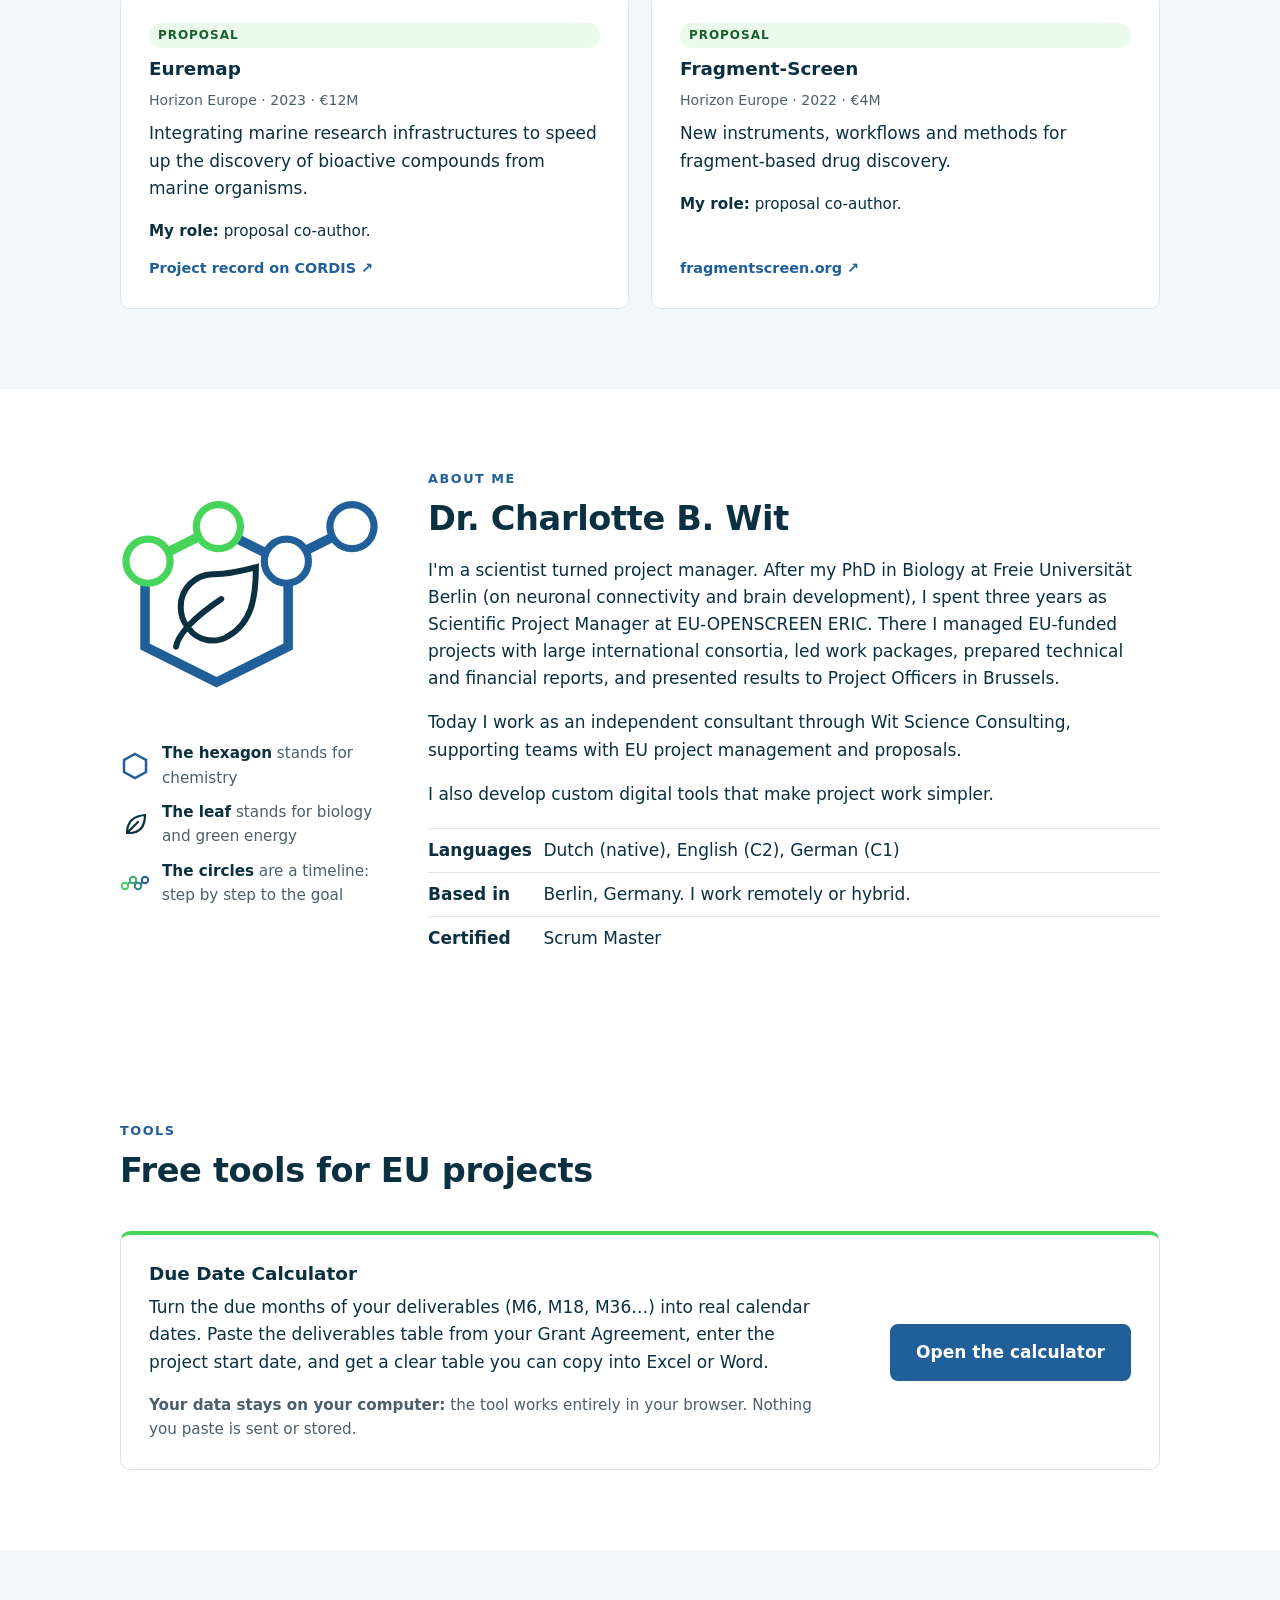
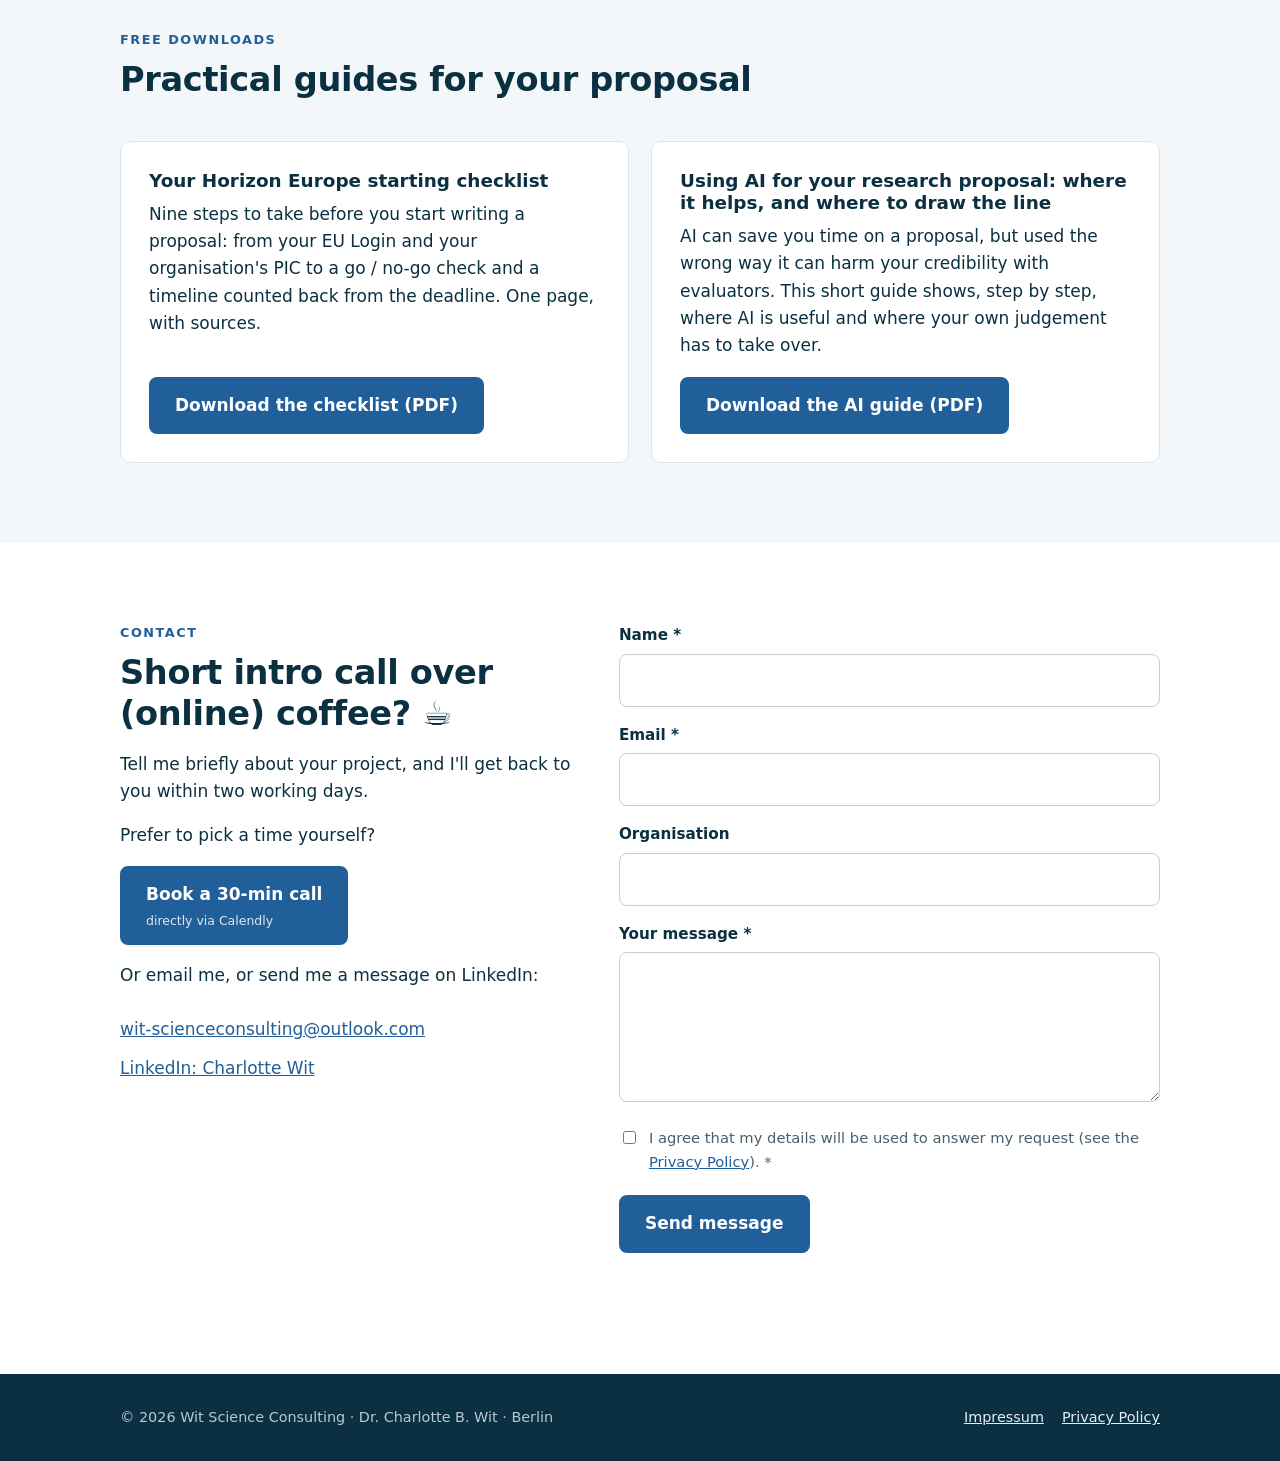
==== commit c0bfdb4c: "Add Horizon Europe starting checklist to Downloads Co-Authored-By: Claude Opus 5.5 <noreply@anthropi" ====
--- a/index.html
+++ b/index.html
@@ -8,7 +8,7 @@
   <link rel="icon" type="image/png" href="assets/logo-icon.png">
   <link rel="alternate" hreflang="en" href="index.html">
   <link rel="alternate" hreflang="de" href="de/index.html">
-  <link rel="stylesheet" href="assets/styles.css?v=8">
+  <link rel="stylesheet" href="assets/styles.css?v=9">
 </head>
 <body>
 
@@ -293,13 +293,27 @@
 
   <!-- 8. Free guide -->
   <section class="tint" id="downloads">
-    <div class="wrap guide">
-      <div class="text">
-        <p class="eyebrow">Free guide</p>
-        <h2>Using AI for your research proposal: where it helps, and where to draw the line</h2>
-        <p>AI can save you time on a proposal, but used the wrong way it can harm your credibility with evaluators. This short guide shows, step by step, where AI is useful and where your own judgement has to take over.</p>
-      </div>
-      <a class="btn" href="assets/ai-in-proposals-guide.pdf" download>Download the free guide (PDF)</a>
+    <div class="wrap">
+      <div class="section-head">
+        <p class="eyebrow">Free downloads</p>
+        <h2>Practical guides for your proposal</h2>
+      </div>
+      <div class="cards two">
+        <div class="card download-card">
+          <div>
+            <h3>Your Horizon Europe starting checklist</h3>
+            <p>Nine steps to take before you start writing a proposal: from your EU Login and your organisation's PIC to a go / no-go check and a timeline counted back from the deadline. One page, with sources.</p>
+          </div>
+          <a class="btn" href="assets/horizon-europe-starting-checklist.pdf" download>Download the checklist (PDF)</a>
+        </div>
+        <div class="card download-card">
+          <div>
+            <h3>Using AI for your research proposal: where it helps, and where to draw the line</h3>
+            <p>AI can save you time on a proposal, but used the wrong way it can harm your credibility with evaluators. This short guide shows, step by step, where AI is useful and where your own judgement has to take over.</p>
+          </div>
+          <a class="btn" href="assets/ai-in-proposals-guide.pdf" download>Download the AI guide (PDF)</a>
+        </div>
+      </div>
     </div>
   </section>
 
--- a/assets/styles.css
+++ b/assets/styles.css
@@ -347,3 +347,8 @@
   .cta .actions .btn small { font-size: .72rem; }
 }
 .nav a[aria-current="page"] { color: var(--blue); text-decoration: underline; text-underline-offset: 6px; text-decoration-thickness: 2px; }
+
+/* Downloads: one card per document, button at the bottom */
+.download-card { display: flex; flex-direction: column; justify-content: space-between; gap: 18px; }
+.download-card .btn { align-self: flex-start; }
+.download-card h3 { font-size: 1.15rem; }
